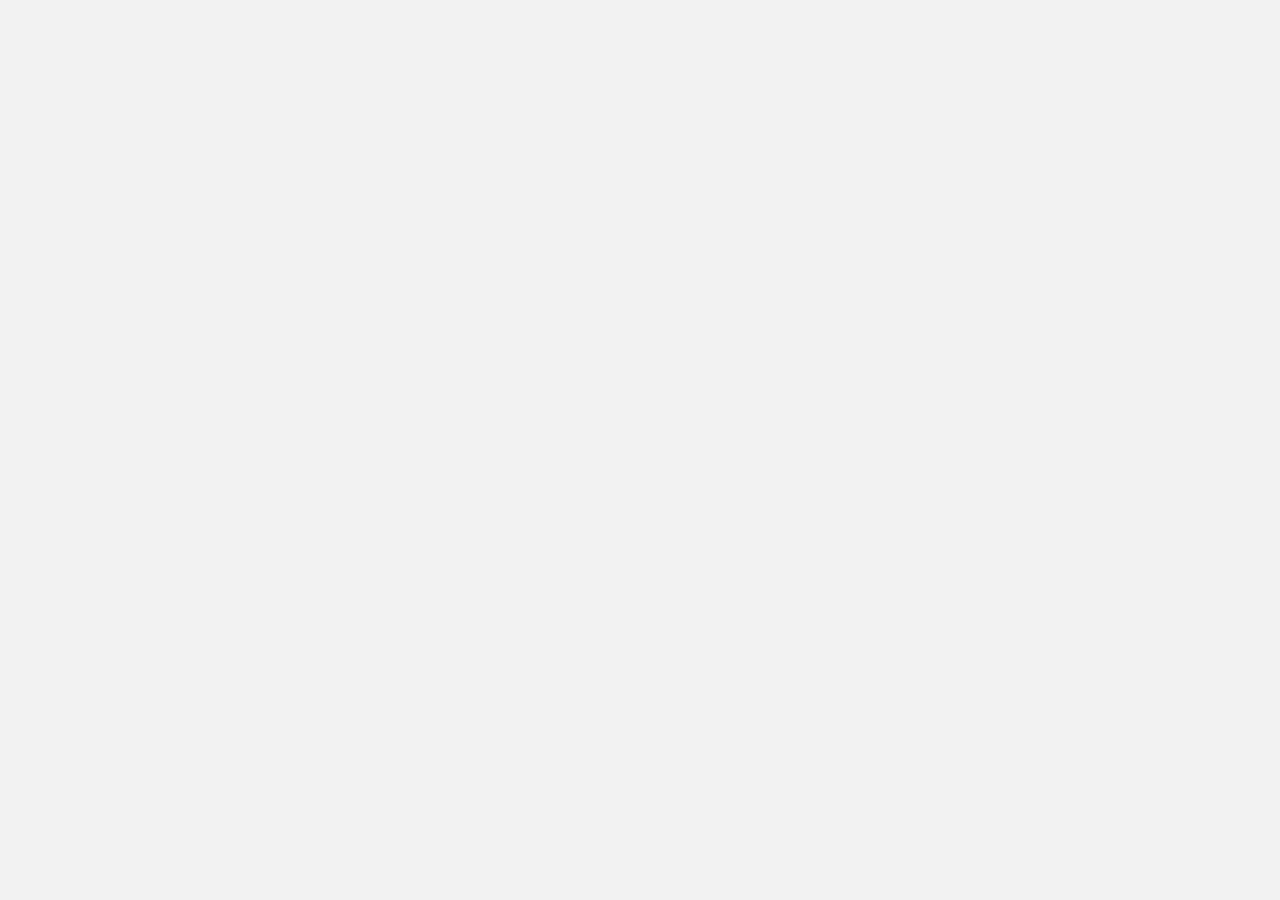
==== index.html @ 31690e70 "in" ====
<!doctype html>
<html lang="ru">
  <head><title>Kakadu: One Family – Официальный сайт</title>
    <meta charset="UTF-8" >

    <link rel="icon" href="favicon.ico" >
    <meta name="viewport" content="width=device-width, initial-scale=1.0" >
    <meta       name="apple-mobile-web-app-status-bar-style"
      content="black-translucent"
    >
    <!-- <meta name="robots" content="noindex, nofollow" /> -->

    <meta name="apple-mobile-web-app-title" content="Kakadu users" >
    <script type="module" crossorigin src="assets/index-DVNmE8I2.js"></script>
    <link rel="modulepreload" crossorigin href="assets/prerender-c8efxLcN.js">
    <link rel="stylesheet" crossorigin href="assets/index-DJu_O_Yu.css">
  <meta name="description" content="Kakadu VPN — единственный VPN без рекламы, который помогает оставаться на связи где бы вы ни были. Быстрый и безопасный доступ к любимым сайтам и приложениям по всему миру.">
<meta property="og:title" content="Kakadu: One Family – Официальный сайт">
<meta property="og:description" content="Kakadu VPN — единственный VPN без рекламы, который помогает оставаться на связи где бы вы ни были. Быстрый и безопасный доступ к любимым сайтам и приложениям по всему миру.">
<meta property="og:locale" content="ru_RU">
<link rel="canonical" href="https://kakadu.ae/ru">
<link rel="alternate" hreflang="ru" href="https://kakadu.ae/ru">
<link rel="alternate" hreflang="en" href="https://kakadu.ae/en">
<link rel="alternate" hreflang="x-default" href="https://kakadu.ae/en/"></head>
  <body>
    <div id="app"></div>

    <script>
      if (window.location.protocol === "file:") {
        const warning = document.createElement("div");
        warning.style.padding = "20px";
        warning.style.margin = "20px";
        warning.style.backgroundColor = "#ff4245";
        warning.style.color = "white";
        warning.style.borderRadius = "10px";
        warning.style.fontFamily = "sans-serif";
        warning.style.textAlign = "center";
        warning.style.position = "fixed";
        warning.style.top = "0";
        warning.style.left = "0";
        warning.style.right = "0";
        warning.style.zIndex = "9999";
        warning.innerHTML = `
          <h3>Внимание!</h3>
          <p>Вы открыли сайт как локальный файл (через <b>file://</b>). Из-за ограничений безопасности браузера современные сайты (на Vue/React) в таком режиме не работают и показывают "белый экран".</p>
          <p>Для корректной работы:</p>
          <ul style="text-align: left; display: inline-block;">
            <li>Залейте файлы на <b>GitHub Pages</b> (там всё заработает автоматически)</li>
            <li>Или используйте локальный сервер (например, расширение <b>Live Server</b> в VS Code)</li>
          </ul>
          <p><button onclick="this.parentElement.parentElement.remove()" style="padding: 5px 15px; cursor: pointer;">Закрыть</button></p>
        `;
        document.body.appendChild(warning);
      }
    </script>

    <!-- Google tag (gtag.js) -->
    <script       async
      src="https://www.googletagmanager.com/gtag/js?id=AW-17699797777"
    ></script>
    <script>
      window.dataLayer = window.dataLayer || [];
      function gtag() {
        dataLayer.push(arguments);
      }
      gtag("js", new Date());

      gtag("config", "AW-17699797777");
    </script>

    <!-- Yandex.Metrika counter -->
    <script type="text/javascript">
      (function (m, e, t, r, i, k, a) {
        m[i] =
          m[i] ||
          function () {
            (m[i].a = m[i].a || []).push(arguments);
          };
        m[i].l = 1 * new Date();
        for (var j = 0; j < document.scripts.length; j++) {
          if (document.scripts[j].src === r) {
            return;
          }
        }
        ((k = e.createElement(t)),
          (a = e.getElementsByTagName(t)[0]),
          (k.async = 1),
          (k.src = r),
          a.parentNode.insertBefore(k, a));
      })(
        window,
        document,
        "script",
        "https://mc.yandex.ru/metrika/tag.js?id=104628672",
        "ym",
      );

      ym(104628672, "init", {
        ssr: true,
        webvisor: true,
        clickmap: true,
        ecommerce: "dataLayer",
        referrer: document.referrer,
        url: location.href,
        accurateTrackBounce: true,
        trackLinks: true,
      });
    </script>
    <noscript       ><div>
        <img
          src="https://mc.yandex.ru/watch/104628672"
          style="position: absolute; left: -9999px"
          alt=""
        /></div
    ></noscript>
    <!-- /Yandex.Metrika counter -->

  </body>
</html>
---- assets/index-DJu_O_Yu.css ----
@font-face{font-family:Manrope;src:url(./Manrope-VariableFont_wght-CZfUxJDf.ttf) format("truetype-variations");font-weight:100 900;font-display:swap}body{margin:0;padding:0;font-weight:400;font-family:Manrope;background-color:var(--main-bg);color:var(--main-text-primary);-webkit-user-select:none;user-select:none;overscroll-behavior:none;scrollbar-gutter:stable both-edges;min-height:100vh;width:100%}html,body,#app{min-height:100%;box-sizing:border-box}html{overscroll-behavior:none;-webkit-font-smoothing:antialiased;-moz-osx-font-smoothing:grayscale;text-rendering:optimizeLegibility;overflow-x:hidden}p{margin:0;padding:0;cursor:default;line-height:120%}@media (hover: none){button:hover,a:hover{color:inherit;background-color:transparent}}button{border:none;line-height:120%}:root{--main-bg: #f2f2f2;--main-material: #ffffff8c;--main-text-primary: #1a1a1a;--main-text-primary-inverse: #f5f5f5;--main-text-secondary: #5a5a5a;--main-download-button-description-inverse: #5a5a5a;--main-download-button-description-inverse: #b0b0b0;--main-text-inactive: #aaaaaa;--main-b2w-gray1: #ffffff;--main-b2w-gray7: #000000a6;--main-bg-tabbar-shop: #0000000f;color-scheme:light}[data-theme=dark]{--main-bg: #0a0a0a;--main-material: #0000008c;--main-download-button-description-inverse: #5a5a5a;--main-text-primary: #f5f5f5;--main-text-primary-inverse: #1a1a1a;--main-text-secondary: #b0b0b0;--main-text-inactive: #666666;--main-b2w-gray1: #212121;--main-b2w-gray7: #ffffffad;--main-bg-tabbar-shop: #ffffff0a;color-scheme:dark}:root{--main-material-dark: #2020208c;--main-download-button-bg: #1a1a1a;--main-download-button-description: #b0b0b0;--main-accent-primary: #ff4245;--main-accent-orange: #ffa902;--main-accent-yellow: #ffc24a;--main-accent-red: #ff5454;--main-accent-red-ios: #ff3b30;--main-accent-green: #7bff88;--main-accent-tg: #2babee;--main-text-black: #1a1a1a;--main-text-white: #f5f5f5;--main-text-tertiary: #c2c2c2;--main-b2w-black100: #000000;--main-b2w-black90: #101010;--main-b2w-white100: #ffffff;--main-b2w-white90: #f1f1f1;--main-b2w-gray2: #252525;--main-b2w-gray3: #2b2b2b;--main-b2w-gray4: #323232;--main-b2w-gray5: #5f5f5f;--main-b2w-gray6: #797979}:root{--pricing-option-bg: #e6e6e6;--pricing-option-border: rgba(0, 0, 0, .12);--pricing-card-border: #e6e6e6}[data-theme=dark]{--pricing-option-bg: var(--main-b2w-gray3);--pricing-option-border: rgba(255, 255, 255, .16);--pricing-card-border: var(--main-b2w-gray3)}@font-face{font-family:Manrope;src:url(./Manrope-VariableFont_wght-CZfUxJDf.ttf) format("truetype-variations");font-weight:100 900;font-display:swap}.icon-moon{-webkit-mask-image:url([data-uri]);mask-image:url([data-uri])}.icon-sun{-webkit-mask-image:url([data-uri]);mask-image:url([data-uri])}.icon-planet{-webkit-mask-image:url([data-uri]);mask-image:url([data-uri])}.icon-arrow-up{-webkit-mask-image:url([data-uri]);mask-image:url([data-uri])}.icon-apple{-webkit-mask-image:url([data-uri]);mask-image:url([data-uri])}.icon-android{-webkit-mask-image:url([data-uri]);mask-image:url([data-uri])}.icon-shield{-webkit-mask-image:url([data-uri]);mask-image:url([data-uri])}.icon-gift{-webkit-mask-image:url([data-uri]);mask-image:url([data-uri])}.icon-chrome{-webkit-mask-image:url([data-uri]);mask-image:url([data-uri])}.icon-windows{-webkit-mask-image:url([data-uri]);mask-image:url([data-uri])}.icon-telegram{-webkit-mask-image:url([data-uri]);mask-image:url([data-uri])}.icon-whatsapp{-webkit-mask-image:url([data-uri]);mask-image:url([data-uri])}.icon-mail{-webkit-mask-image:url([data-uri]);mask-image:url([data-uri])}.icon-menu{-webkit-mask-image:url([data-uri]);mask-image:url([data-uri])}.icon-guide{-webkit-mask-image:url([data-uri]);mask-image:url([data-uri])}.icon-apk{-webkit-mask-image:url([data-uri]);mask-image:url([data-uri])}.icon-google-play{-webkit-mask-image:url([data-uri]);mask-image:url([data-uri])}.icon-linux{-webkit-mask-image:url([data-uri]);mask-image:url([data-uri])}.icon-android-tv{-webkit-mask-image:url([data-uri]);mask-image:url([data-uri])}.icon-{-webkit-mask-image:url(data:image/svg+xml;base64,);mask-image:url(data:image/svg+xml;base64,)}.icon-{-webkit-mask-image:url(data:image/svg+xml;base64,);mask-image:url(data:image/svg+xml;base64,)}.icon{width:var(--1286f6b4);height:var(--1286f6b4);background-color:var(--3d78ef10);-webkit-mask-size:contain;mask-size:contain;-webkit-mask-repeat:no-repeat;mask-repeat:no-repeat;-webkit-mask-position:center;mask-position:center}.container[data-v-fce3a78f]{display:flex;justify-content:center;position:relative;max-width:1440px;width:100%;overflow:visible;margin:80px auto 0;box-sizing:border-box;padding:0 80px;height:100vh;max-height:870px;min-height:870px}.download-container[data-v-fce3a78f]{display:flex;flex-direction:column;justify-content:ce;position:relative;z-index:9990;gap:20px}.download-container__label[data-v-fce3a78f]{text-align:center;font-weight:600;font-size:40px;line-height:120%}.download-container__title[data-v-fce3a78f]{font-size:18px;color:var(--main-text-secondary)}.download-container__downloads[data-v-fce3a78f]{display:flex;gap:20px;margin-top:20px;flex-direction:column;align-items:flex-start}.download__buttons[data-v-fce3a78f]{display:flex;flex-wrap:wrap;justify-content:center;gap:10px}.download__buttons__button[data-v-fce3a78f]{background-color:var(--main-download-button-bg);color:var(--main-text-white);padding:16px 24px;border:none;border-radius:18px;font-size:16px;display:flex;align-items:center;gap:10px;cursor:pointer;max-height:66px;position:relative;overflow:hidden;transition:opacity .1s;border:1px solid var(--main-b2w-gray3)}.download__buttons__button__text__label[data-v-fce3a78f]{text-align:left}.download__buttons__button__text__description[data-v-fce3a78f]{text-align:left;color:var(--main-download-button-description)}.download__buttons__button[data-v-fce3a78f]:after{content:"";position:absolute;top:0;right:0;bottom:0;left:0;background:#7e7e7e30;opacity:0;transition:opacity .1s}.download__buttons__button[data-v-fce3a78f]:not(.disabled):hover:after{opacity:1}.download__buttons__button[data-v-fce3a78f]:not(.disabled):active{opacity:.7}.crop-img[data-v-fce3a78f]{position:absolute;bottom:0;height:950px;width:auto;object-fit:fill;object-position:0% 0%;left:50%;transform:translate(-50%);z-index:1}@media (max-width: 1024px){.download__buttons__button[data-v-fce3a78f]:not(.disabled):hover:after{opacity:0}.download__buttons__button[data-v-fce3a78f]:not(.disabled):active{opacity:1}.container[data-v-fce3a78f]{display:flex;justify-content:center;margin:30px;min-height:900px;height:950px;max-height:auto}.download-container[data-v-fce3a78f]{display:flex;flex-direction:column;align-items:center}.download-container__label[data-v-fce3a78f]{text-align:center;font-size:30px}.crop-img[data-v-fce3a78f]{align-self:center;height:800px;z-index:0}.download-container__downloads[data-v-fce3a78f]{align-items:center}}@media (max-width: 699px){.crop-img[data-v-fce3a78f]{height:800px}}@media (max-width: 698px){.crop-img[data-v-fce3a78f]{height:650px}}@media (max-width: 683px){.crop-img[data-v-fce3a78f]{height:550px}}@media (max-width: 668px){.download-container__label[data-v-fce3a78f]{font-size:24px}.crop-img[data-v-fce3a78f]{top:1080px}.download__buttons__button[data-v-fce3a78f]{width:100%;align-items:center;justify-content:center}}@media (max-width: 432px){.container[data-v-fce3a78f]{margin-top:20px;padding:0 24px}.download-container__label[data-v-fce3a78f]{font-size:24px}.download-container__button[data-v-fce3a78f]{width:100%}.crop-img[data-v-fce3a78f]{top:1030px}}.content[data-v-541bd4f6]{max-width:1440px;padding:80px 0;align-items:center;display:flex;flex-direction:column;gap:20px;box-sizing:border-box;width:100%}.label[data-v-541bd4f6]{font-size:56px;text-align:center}.telegram-button[data-v-541bd4f6]{display:flex;align-items:center;justify-content:center;gap:10px;background:var(--main-accent-tg);border-radius:60px;padding:20px 40px;font-size:32px;font-weight:500;color:var(--main-text-white);font-weight:300;line-height:100%;box-shadow:0 0 50px 0 var(--main-accent-tg);transition:.15s transform ease;cursor:pointer}.telegram-button[data-v-541bd4f6]:hover{transform:scale(1.12)}.telegram-button[data-v-541bd4f6]:active{transform:scale(1.06)}.button__value[data-v-541bd4f6]{cursor:pointer;font-weight:300;font-family:Manrope}.description[data-v-541bd4f6]{text-align:center;font-size:24px;color:var(--main-text-secondary)}@media (max-width: 1340px){.label[data-v-541bd4f6]{font-size:32px}.description[data-v-541bd4f6]{font-size:16px}}@media (max-width: 892px){.content[data-v-541bd4f6]{padding:0 20px}}@media (max-width: 768px){.content[data-v-541bd4f6]{padding-bottom:40px}.label[data-v-541bd4f6]{font-size:24px}.telegram-button[data-v-541bd4f6]:hover{transform:scale(1)}}@media (max-width: 669px){.content[data-v-541bd4f6]{padding-top:70px}}@media (max-width: 470px){.button__value[data-v-541bd4f6]{font-size:24px}}@media (max-width: 432px){.content[data-v-541bd4f6]{padding-top:50px}}.countries[data-v-753a746d]{max-width:1440px;display:flex;flex-direction:column;align-items:center;gap:20px;margin-top:80px;z-index:2;background-color:var(--main-bg)}.counties__flags[data-v-753a746d]{display:flex;flex-wrap:wrap;justify-content:center;gap:10px;max-width:1280px}.countries__label[data-v-753a746d]{font-size:56px}.countries__description[data-v-753a746d]{color:var(--main-text-secondary);text-align:center;max-width:900px}.countries__description--accent[data-v-753a746d]{color:var(--main-text-primary)}@media (max-width: 892px){.countries[data-v-753a746d]{padding:0 24px}.countries__label[data-v-753a746d]{font-size:50px;text-align:center}}@media (max-width: 1340px){.countries__label[data-v-753a746d]{margin-top:20px;font-size:32px}}@media (max-width: 768px){.countries[data-v-753a746d]{margin:0}.countries__label[data-v-753a746d]{margin-top:20px;font-size:24px}.countries__flag[data-v-753a746d]{width:32px}}.features[data-v-8f4c686d]{max-width:1440px;padding:80px;box-sizing:border-box}.card-grid[data-v-8f4c686d]{display:grid;grid-template-columns:repeat(2,1fr);grid-template-rows:auto auto auto;gap:20px}.card[data-v-8f4c686d]{background:var(--main-b2w-gray1);border-radius:60px;padding:50px 100px 0;position:relative;box-sizing:border-box;overflow:hidden}.card-full[data-v-8f4c686d]{grid-column:span 2}.card-family[data-v-8f4c686d]{grid-column:span 2;display:flex;flex-direction:column;gap:16px;min-height:260px}.card-header[data-v-8f4c686d]{display:flex;align-items:center;gap:12px;margin-bottom:16px}.card-logo[data-v-8f4c686d]{width:50px;height:50px;border-radius:11px}.card-meta .card-badge[data-v-8f4c686d]{font-weight:500;font-size:22px}.card-meta .card-subtitle[data-v-8f4c686d]{font-size:14px;color:var(--main-text-secondary)}.card-title[data-v-8f4c686d]{font-size:56px;margin:12px 0}.card-description[data-v-8f4c686d]{font-size:18px;color:var(--main-text-secondary)}.with-image--ru[data-v-8f4c686d]{width:600px}.with-image--en[data-v-8f4c686d]{width:470px}.card-buttons[data-v-8f4c686d]{margin-top:20px;display:flex;flex-wrap:wrap;gap:12px}.card-button[data-v-8f4c686d]{padding:10px 20px;border:none;border-radius:12px;font-size:14px;gap:8px;cursor:pointer;background-color:var(--main-text-primary);display:flex;align-items:center}.card-button.primary[data-v-8f4c686d]{background-color:var(--main-text-primary);color:var(--main-text-primary-inverse);display:flex;align-items:center;line-height:100%}.card-illustration[data-v-8f4c686d]{position:absolute;top:0;right:0;width:390px;object-fit:contain}.card-500[data-v-8f4c686d]{height:500px}.card-306[data-v-8f4c686d]{height:306px}.card-417[data-v-8f4c686d]{height:417px}@media (max-width: 768px){.features[data-v-8f4c686d]{padding:60px 24px 24px}.card-grid[data-v-8f4c686d]{grid-template-columns:1fr}.card[data-v-8f4c686d],.card-500[data-v-8f4c686d],.card-306[data-v-8f4c686d],.card-417[data-v-8f4c686d],.card-full[data-v-8f4c686d],.card-family[data-v-8f4c686d]{grid-column:span 1!important;width:100%;height:auto;gap:0}.card[data-v-8f4c686d]{padding:24px 20px;border-radius:24px;max-height:fit-content}.card-title[data-v-8f4c686d]{font-size:24px;margin:20px 0 10px}.card-description[data-v-8f4c686d]{font-size:16px}.card-illustration[data-v-8f4c686d],.card-button[data-v-8f4c686d]{display:none}.card-button.primary[data-v-8f4c686d]{width:100%;justify-content:center;max-height:66px;height:66px;box-sizing:border-box;font-size:16px}.card-header[data-v-8f4c686d]{margin:0}}@media (max-width: 1440px){.card[data-v-8f4c686d]{height:auto;padding:50px 100px}.card-title[data-v-8f4c686d]{font-size:36px}.card-family[data-v-8f4c686d]{gap:0}}@media (max-width: 1250px){.card[data-v-8f4c686d]{padding:50px}.card-description[data-v-8f4c686d]{width:100%}.card-illustration[data-v-8f4c686d]{display:none}}@media (max-width: 1024px){.card[data-v-8f4c686d]{padding:24px;border-radius:24px}.card-title[data-v-8f4c686d]{font-size:24px}.card-description[data-v-8f4c686d]{font-size:16px}}.trial-banner[data-v-1fe15765]{max-width:1440px;padding:60px 24px 80px;box-sizing:border-box;display:flex;flex-direction:column;align-items:center;text-align:center;gap:24px}.trial-banner__label[data-v-1fe15765]{font-size:48px;font-weight:600}.badge-wrapper[data-v-1fe15765]{display:flex;align-items:center;gap:25px;position:relative}.trial-banner__badge[data-v-1fe15765]{background-color:#407114;color:#fff;font-size:56px;border-radius:999px;padding:20px 48px;white-space:nowrap;position:relative;z-index:1}.badge-bursts[data-v-1fe15765]{display:flex;flex-direction:column;justify-content:space-between;height:85px;position:relative}.badge-bursts span[data-v-1fe15765]{display:block;width:25px;height:4px;background-color:#407114;border-radius:6px}.badge-bursts.left span[data-v-1fe15765]:nth-child(1){transform:rotate(19deg)}.badge-bursts.left span[data-v-1fe15765]:nth-child(2){transform:rotate(0) translate(-7px)}.badge-bursts.left span[data-v-1fe15765]:nth-child(3){transform:rotate(-19deg)}.badge-bursts.right span[data-v-1fe15765]:nth-child(1){transform:rotate(-19deg)}.badge-bursts.right span[data-v-1fe15765]:nth-child(2){transform:rotate(0) translate(7px)}.badge-bursts.right span[data-v-1fe15765]:nth-child(3){transform:rotate(19deg)}.trial-banner__description[data-v-1fe15765]{font-size:18px;color:var(--main-text-secondary);max-width:550px}.trial-banner__button[data-v-1fe15765]{background-color:var(--main-text-primary);color:var(--main-text-primary-inverse);padding:16px 24px;border:none;border-radius:12px;font-size:16px;display:flex;align-items:center;gap:10px;cursor:pointer;max-height:66px}@media (max-width: 768px){.trial-banner[data-v-1fe15765]{padding:60px 24px 40px}.trial-banner__label[data-v-1fe15765]{font-size:24px}.burst[data-v-1fe15765]{height:44px}.badge-wrapper[data-v-1fe15765]{gap:14px}.trial-banner__badge[data-v-1fe15765]{font-size:28px;padding:11px 24px;max-height:60px;box-sizing:border-box}.trial-banner__description[data-v-1fe15765]{font-size:16px}}.wrapper[data-v-9d46a3f6]{width:100vw;display:flex;justify-content:center;flex-direction:column;align-items:center;overflow:hidden;box-sizing:border-box}.crop-wrapper[data-v-9d46a3f6]{width:100%;height:732px;overflow:hidden;position:relative}.crop-img[data-v-9d46a3f6]{position:absolute;top:0;height:100%;width:auto;object-fit:none;object-position:10% 10%;left:50%;transform:translate(-50%)}@media (max-width: 768px){.crop-img[data-v-9d46a3f6],.crop-wrapper[data-v-9d46a3f6]{height:164px}}.navigation-button[data-v-72dafbbb]{display:flex;align-items:center;justify-content:center;border-radius:99px;padding:10px 20px;background-color:transparent;transition:all .3s ease;cursor:pointer;max-height:42px;font-size:16px;font-weight:400;color:var(--main-text-primary, #fff);-webkit-text-fill-color:var(--main-text-primary, #fff);text-wrap:no-wrap}.navigation-button[data-v-72dafbbb]:hover{background-color:var(--main-bg-tabbar-shop)}.navigation-button[data-v-72dafbbb]:active{opacity:70%}.navigation-button.active[data-v-72dafbbb]{background:var(--main-accent-primary);color:var(--main-text-white, #fff);-webkit-text-fill-color:var(--main-text-white, #fff)}.side-bar[data-v-db717b67]{position:fixed;top:70px;max-width:1440px;width:100%;height:62px;background-color:var(--main-bg);gap:4px;display:flex;align-items:center;box-sizing:border-box;z-index:1;overflow-x:auto;overflow-y:hidden;flex-wrap:nowrap;white-space:nowrap;padding:0 30px 0 0;-ms-overflow-style:none;scrollbar-width:none}.side-bar[data-v-db717b67]::-webkit-scrollbar{display:none}.content-container[data-v-a39bd45b]{-webkit-user-select:text;user-select:text;display:flex;flex-direction:column;max-width:1440px;align-self:center;margin:0 auto;padding:0 80px;box-sizing:border-box}.crop-wrapper[data-v-a39bd45b]{width:100%;height:732px;overflow:hidden;position:relative}.crop-img[data-v-a39bd45b]{position:absolute;top:0;height:100%;width:auto;object-fit:none;object-position:10% 10%;left:45%;transform:translate(-50%)}@media (max-width: 768px){.content-container[data-v-a39bd45b]{padding:24px}}.content[data-v-203ffe1f]{-webkit-user-select:text;user-select:text;padding-top:80px;font-size:1rem;color:var(--main-text-secondary);font-size:18px;max-width:1440px}.content__title[data-v-203ffe1f]{font-size:2rem;margin-bottom:.5rem;color:var(--main-text-primary)}.content__date[data-v-203ffe1f],.content__heading[data-v-203ffe1f]{margin-bottom:1.5rem}.content__list[data-v-203ffe1f]{padding-left:1.25rem;list-style:disc;margin:0}@media (max-width: 670px){.content[data-v-203ffe1f]{font-size:.875rem}.content__title[data-v-203ffe1f]{font-size:1.75rem}.content__heading[data-v-203ffe1f]{font-size:1.25rem}}.chart-container[data-v-5de4875a]{display:flex;justify-content:center;align-items:center;width:var(--0e66e4a6);height:var(--0e66e4a6);position:relative}@font-face{font-family:inter-black;font-weight:900;font-style:normal;font-display:auto;src:local("inter-black"),url(./Inter-Black-lPV88BO8.ttf) format("trueType")}.container[data-v-802b25c7]{display:flex;flex-direction:row;gap:5%;align-items:center;justify-content:space-between;width:80%;margin:0 auto;height:100vh;font-family:inter-black;box-sizing:border-box;overflow-y:hidden;max-width:1920px;align-self:center}.diagram-wrapper[data-v-802b25c7]{width:45%;display:none;flex-direction:column;justify-content:center;align-items:center;gap:15px}.servers-wrapper[data-v-802b25c7]{width:45%;display:flex;flex-direction:column;justify-content:center;align-items:center;gap:15px}.metrics[data-v-802b25c7]{width:50%;display:flex;flex-direction:column;gap:20px;box-sizing:border-box;height:830px}.primary[data-v-802b25c7]{color:#fff;padding:0 30px}.metric[data-v-802b25c7]{border-radius:25px;width:100%;display:flex;flex-direction:row;justify-content:space-between;font-size:55px;box-sizing:border-box;padding:10px 30px}.secondary[data-v-802b25c7]{color:#636363;padding:0 30px}.secondary-metrics[data-v-802b25c7]{display:flex;gap:20px;flex-direction:column}.refresh-button[data-v-802b25c7]{border:none;display:flex;position:absolute;border-radius:100%;top:24%;align-items:center;justify-content:center}.refresh-icon[data-v-802b25c7]{width:35%}.servers-indicatior[data-v-802b25c7]{height:40px;width:40px;border-radius:100px}.ok[data-v-802b25c7]{background-color:var(--main-input-correct)}.alert[data-v-802b25c7]{background-color:var(--main-accent)}.servers-counter-container[data-v-802b25c7]{display:flex;flex-direction:row;gap:50px;justify-content:space-between;width:100%;font-size:50px;padding:0 30px;box-sizing:border-box}.servers-counter[data-v-802b25c7]{display:flex;flex-direction:row;align-items:center;gap:10px}.servers-counters[data-v-802b25c7]{display:flex;flex-direction:row;align-items:center;gap:30px}.server-container[data-v-802b25c7]{display:flex;flex-direction:row;width:100%;justify-content:space-between;align-items:center}.content-start[data-v-802b25c7]{display:flex;flex-direction:row;align-items:center;gap:15px}.content-end[data-v-802b25c7]{display:flex;flex-direction:row;align-items:center}.country-icon[data-v-802b25c7]{width:75px}@media (min-width: 1024px){.refresh-button[data-v-802b25c7]{display:none}}@media (max-width: 1640px){.metric[data-v-802b25c7]{font-size:max(27px,3.3vw)}}@media (max-width: 768px){.container[data-v-802b25c7]{flex-direction:column-reverse;gap:0;margin:0 auto;width:90%}.servers-wrapper[data-v-802b25c7]{display:none}.diagram-wrapper[data-v-802b25c7]{display:flex}.metrics[data-v-802b25c7]{width:100%;height:auto}}@media (max-width: 435px){.container[data-v-802b25c7]{flex-direction:column-reverse;justify-content:center;gap:40px;padding-bottom:10px;width:88%}.metric[data-v-802b25c7]{border-radius:17px;padding:7px 15px}.metrics[data-v-802b25c7],.secondary-metrics[data-v-802b25c7]{gap:20px}.secondary[data-v-802b25c7],.primary[data-v-802b25c7]{padding:0 15px}}@media (max-width: 376px){.container[data-v-802b25c7]{gap:20px}.secondary-metrics[data-v-802b25c7]{gap:10px}}.notification-wrapper[data-v-862b6284]{position:fixed;bottom:0;left:0;width:100%;display:flex;align-items:center;justify-content:center}.notification[data-v-862b6284]{width:100%;height:70px;max-width:1440px;padding:10px 80px;box-sizing:border-box;display:flex;flex-direction:column;justify-content:space-around}.accent[data-v-862b6284]{background-color:var(--main-accent-primary)}.notification__label[data-v-862b6284],.notification__description[data-v-862b6284]{color:var(--main-text-white)}.content[data-v-b16d081f]{max-width:960px;margin:40px auto 100px;display:flex;flex-direction:column;gap:30px;align-items:flex-start}.label[data-v-b16d081f]{font-size:36px;font-weight:500}.warning-container[data-v-b16d081f]{background-color:var(--main-b2w-gray1);border-radius:18px;padding:11px 23px;display:flex;gap:13px;height:72px;box-sizing:border-box;align-items:center;width:100%}.guide-text[data-v-b16d081f]{font-size:18px;color:var(--main-text-secondary)}.guide-text--accent[data-v-b16d081f]{font-weight:600;color:var(--main-text-primary);margin-bottom:30px}.copy-container[data-v-b16d081f]{padding:10px 20px;display:flex;justify-content:space-between;background-color:var(--main-b2w-gray1);border-radius:18px;height:55px;box-sizing:border-box;align-items:center}.copy-container[data-v-b16d081f]:first-of-type{margin-top:30px}.copy-container__end[data-v-b16d081f]{display:flex;gap:10px;align-items:center}.images-row[data-v-b16d081f]{display:flex;flex-wrap:wrap;gap:30px;justify-content:flex-start;margin-top:30px}.guide-img[data-v-b16d081f]{width:300px;border-radius:28pxpx}.copy-containers[data-v-b16d081f]{display:flex;flex-direction:column;gap:10px;width:100%}.copy-container__end__button[data-v-b16d081f]{background-color:var(--main-accent-primary);color:var(--main-text-white);border-radius:80px;height:35px;padding:5px 20px;font-size:18px;display:flex;align-items:center;justify-content:center;cursor:pointer}.slide-up-enter-from[data-v-b16d081f],.slide-up-leave-to[data-v-b16d081f]{transform:translateY(100%);opacity:0}.slide-up-enter-to[data-v-b16d081f],.slide-up-leave-from[data-v-b16d081f]{transform:translateY(0);opacity:1}.slide-up-enter-active[data-v-b16d081f],.slide-up-leave-active[data-v-b16d081f]{transition:transform .35s ease,opacity .35s ease}.download__buttons__button[data-v-b16d081f]{background-color:var(--main-text-primary);color:var(--main-text-primary-inverse);padding:16px 24px;border:none;border-radius:18px;font-size:16px;display:flex;align-items:center;gap:10px;cursor:pointer;max-height:66px}@media (max-width: 1024px){.content[data-v-b16d081f]{margin:0;padding:40px 32px 100px}}@media (max-width: 768px){.content[data-v-b16d081f]{margin:0;padding:20px 24px 40px;gap:20px}.copy-container[data-v-b16d081f]:first-of-type{margin-top:20px}.label[data-v-b16d081f]{font-size:24px}.warning-container[data-v-b16d081f]{flex-direction:column;height:auto}.guide-text[data-v-b16d081f]{font-size:16px}.images-row[data-v-b16d081f]{margin-top:20px}.copy-container[data-v-b16d081f]{height:auto;align-items:flex-start}.copy-container__label[data-v-b16d081f]{font-size:18px;color:var(--main-text-secondary)}.copy-container__end[data-v-b16d081f]{flex-direction:column;align-items:flex-end}}.container[data-v-0194a792]{height:calc(100vh - 299px);min-height:650px;display:flex;justify-content:center}.download[data-v-0194a792]{max-width:1280px;width:1280px;max-height:568px;height:568px;background-color:var(--main-b2w-gray1);border-radius:60px;display:flex;align-items:center;justify-content:center;flex-direction:column;gap:10px;padding:50px 100px;box-sizing:border-box;margin:40px 80px 100px}.app-logo[data-v-0194a792]{height:150px;border-radius:33px}.download__label[data-v-0194a792]{font-size:56px;text-align:center;height:76px}.download__description[data-v-0194a792]{font-size:18px;text-align:center;color:var(--main-text-secondary);margin-bottom:10px}.download__buttons[data-v-0194a792]{display:flex;flex-direction:column;flex-wrap:wrap;align-items:center;justify-content:center;gap:10px}.download__buttons__button[data-v-0194a792]{background-color:var(--main-text-primary);color:var(--main-text-primary-inverse);padding:16px 24px;border:none;border-radius:18px;font-size:16px;display:flex;align-items:center;gap:10px;cursor:pointer;max-height:66px}.outline[data-v-0194a792]{background-color:transparent;color:var(--main-text-primary);border:1px solid var(--main-text-primary)}.disabled[data-v-0194a792]{opacity:30%;cursor:default}@media (max-width: 958px){.container[data-v-0194a792]{height:auto}.download[data-v-0194a792]{width:96%;margin:10px 24px;padding:30px;height:auto;max-height:100%}.download__label[data-v-0194a792]{height:auto;font-size:36px}}@media (max-width: 495px){.download[data-v-0194a792]{padding:50px 10px}.download__label[data-v-0194a792]{font-size:24px}.app-logo[data-v-0194a792]{height:100px;border-radius:22px}.download__buttons__button[data-v-0194a792]{width:100%;align-items:center;justify-content:center}}.container[data-v-e40e0586]{height:calc(100vh - 299px);min-height:650px;display:flex;justify-content:center}.download[data-v-e40e0586]{max-width:1280px;width:1280px;max-height:568px;height:568px;background-color:var(--main-b2w-gray1);border-radius:60px;display:flex;align-items:center;justify-content:center;flex-direction:column;gap:10px;padding:50px 100px;box-sizing:border-box;margin:40px 80px 100px}.app-logo[data-v-e40e0586]{height:150px;border-radius:33px}.download__label[data-v-e40e0586]{font-size:56px;text-align:center;height:76px}.download__description[data-v-e40e0586]{font-size:18px;text-align:center;color:var(--main-text-secondary);margin-bottom:10px}.download__buttons[data-v-e40e0586]{display:flex;flex-direction:column;flex-wrap:wrap;align-items:center;justify-content:center;gap:10px}.download__buttons__button[data-v-e40e0586]{background-color:var(--main-text-primary);color:var(--main-text-primary-inverse);padding:16px 24px;border:none;border-radius:18px;font-size:16px;display:flex;align-items:center;gap:10px;cursor:pointer;height:76px;box-sizing:border-box;position:relative;overflow:hidden;transition:opacity .1s;border:1px solid var(--main-b2w-gray3)}.download__buttons__button__text__label[data-v-e40e0586]{text-align:left}.download__buttons__button__text__description[data-v-e40e0586]{text-align:left;color:var(--main-download-button-description-inverse)}.download__buttons__button[data-v-e40e0586]:after{content:"";position:absolute;top:0;right:0;bottom:0;left:0;background:#7e7e7e30;opacity:0;transition:opacity .1s}.download__buttons__button[data-v-e40e0586]:not(.disabled):hover:after{opacity:1}.download__buttons__button[data-v-e40e0586]:not(.disabled):active{opacity:.7}.outline[data-v-e40e0586]{background-color:transparent;color:var(--main-text-primary);border:1px solid var(--main-text-primary)}.disabled[data-v-e40e0586]{opacity:30%;cursor:default}@media (max-width: 958px){.container[data-v-e40e0586]{height:auto}.download[data-v-e40e0586]{width:96%;margin:10px 24px;padding:30px;height:auto;max-height:100%}.download__label[data-v-e40e0586]{height:auto;font-size:36px}}@media (max-width: 495px){.download[data-v-e40e0586]{padding:50px 10px}.download__label[data-v-e40e0586]{font-size:24px}.app-logo[data-v-e40e0586]{height:100px;border-radius:22px}.download__buttons__button[data-v-e40e0586]{width:100%;align-items:center;justify-content:center}}.auth-mobile[data-v-b81eb2fa]{display:flex;align-items:center;justify-content:center;height:100vh;font-family:system-ui,sans-serif;color:#222}.container[data-v-193fd50a]{min-height:calc(100vh - 299px);display:flex;justify-content:center}.download[data-v-193fd50a]{max-width:1280px;width:1280px;min-height:568px;background-color:var(--main-b2w-gray1);border-radius:60px;display:flex;align-items:center;justify-content:center;flex-direction:column;gap:10px;padding:50px 100px;box-sizing:border-box;margin:40px 80px 100px}.app-logo[data-v-193fd50a]{height:150px;border-radius:33px}.download__label[data-v-193fd50a]{font-size:56px;text-align:center;height:76px}.download__description[data-v-193fd50a]{font-size:18px;text-align:center;color:var(--main-text-secondary);margin-bottom:10px}.download__buttons[data-v-193fd50a]{display:flex;flex-wrap:wrap;justify-content:center;gap:10px}.download__buttons__button[data-v-193fd50a]{background-color:var(--main-text-primary);color:var(--main-text-primary-inverse);padding:16px 24px;border:none;border-radius:18px;font-size:16px;display:flex;align-items:center;gap:10px;cursor:pointer;height:76px;box-sizing:border-box;position:relative;overflow:hidden;transition:opacity .1s;border:1px solid var(--main-b2w-gray3)}.download__buttons__button__text__label[data-v-193fd50a]{text-align:left}.download__buttons__button__text__description[data-v-193fd50a]{text-align:left;color:var(--main-download-button-description-inverse)}.download__buttons__button[data-v-193fd50a]:after{content:"";position:absolute;top:0;right:0;bottom:0;left:0;background:#7e7e7e30;opacity:0;transition:opacity .1s}.download__buttons__button[data-v-193fd50a]:not(.disabled):hover:after{opacity:1}.download__buttons__button[data-v-193fd50a]:not(.disabled):active{opacity:.7}.disabled[data-v-193fd50a]{opacity:30%;cursor:default}@media (max-width: 958px){.container[data-v-193fd50a]{height:auto}.download[data-v-193fd50a]{width:96%;margin:10px 24px;padding:30px;height:auto;max-height:100%}.download__label[data-v-193fd50a]{height:auto;font-size:36px}}@media (max-width: 495px){.download[data-v-193fd50a]{padding:50px 10px}.download__label[data-v-193fd50a]{font-size:24px}.app-logo[data-v-193fd50a]{height:100px;border-radius:22px}.download__buttons__button[data-v-193fd50a]{width:100%;align-items:center;justify-content:center}}.app-logo[data-v-81a4e980]{display:none}.container[data-v-81a4e980]{height:calc(100vh - 299px);min-height:600px;display:flex;justify-content:center}.download[data-v-81a4e980]{max-width:1280px;width:1280px;max-height:474px;height:568px;background-color:var(--main-b2w-gray1);border-radius:60px;display:flex;align-items:start;justify-content:space-between;margin:40px 80px 100px;gap:20px;padding:37px 100px;box-sizing:border-box}.download__content-start[data-v-81a4e980]{display:flex;flex-direction:column;gap:20px;padding-top:13px}.download__label[data-v-81a4e980]{font-size:56px}.download__description[data-v-81a4e980]{font-size:18px;color:var(--main-text-secondary)}.download__buttons[data-v-81a4e980]{display:flex;flex-direction:column;flex-wrap:wrap;justify-content:center;gap:10px}.download__buttons__button[data-v-81a4e980]{background-color:var(--main-text-primary);color:var(--main-text-primary-inverse);padding:16px 24px;border:none;border-radius:18px;font-size:16px;display:flex;align-items:center;gap:10px;cursor:pointer;max-height:66px;align-self:start;text-decoration:none}.disabled[data-v-81a4e980]{opacity:30%;cursor:default}.slide-up-enter-from[data-v-81a4e980],.slide-up-leave-to[data-v-81a4e980]{transform:translateY(100%);opacity:0}.slide-up-enter-to[data-v-81a4e980],.slide-up-leave-from[data-v-81a4e980]{transform:translateY(0);opacity:1}.slide-up-enter-active[data-v-81a4e980],.slide-up-leave-active[data-v-81a4e980]{transition:transform .35s ease,opacity .35s ease}@media (max-width: 430px){.download__content-start[data-v-81a4e980]{align-items:center;text-align:center;padding:0}.download__label[data-v-81a4e980]{font-size:24px}.support-image[data-v-81a4e980]{display:none}.download[data-v-81a4e980]{width:100%;height:auto;max-height:fit-content;padding:62px 16px 50px;margin:10px 24px;flex-direction:column}.download__buttons__button[data-v-81a4e980]{width:100%;justify-content:center;text-align:center;box-sizing:border-box}.app-logo[data-v-81a4e980]{display:block;height:100px}}.pricing-page[data-v-4772fcb1]{min-height:calc(100vh - 299px);padding:40px 80px 100px;box-sizing:border-box;width:100%}.pricing-page__cards[data-v-4772fcb1]{max-width:1280px;margin:0 auto;display:flex;flex-direction:column;align-items:center;gap:24px}.pricing-card[data-v-4772fcb1]{background-color:var(--main-b2w-gray1);border-radius:50px;padding:24px;width:100%;max-width:520px;border:1px solid var(--pricing-card-border);box-sizing:border-box;display:flex;flex-direction:column;gap:24px}.pricing-card__pill[data-v-4772fcb1]{display:inline-block;padding:10px 30px 12px;border-radius:999px;font-size:24px;font-weight:400;color:var(--main-text-white);background-color:var(--main-accent-primary);align-self:flex-start}.pricing-card--plus .pricing-card__pill[data-v-4772fcb1]{background:linear-gradient(265.95deg,var(--main-accent-primary) 0%,#ff1c20 100%)}.pricing-card--pro .pricing-card__pill[data-v-4772fcb1]{background:linear-gradient(265.95deg,var(--main-accent-primary) 0%,#ff782f 100%)}.pricing-card__options[data-v-4772fcb1]{display:flex;gap:10px;flex-wrap:wrap}.pricing-card__option[data-v-4772fcb1]{width:150px;min-width:150px;height:80px;padding:0 16px;background-color:var(--pricing-option-bg);border:1px solid var(--pricing-option-border);border-radius:26px;display:flex;flex-direction:column;align-items:center;justify-content:center;gap:4px;box-sizing:border-box}.pricing-card__option__duration[data-v-4772fcb1]{font-size:16px;color:var(--main-text-secondary);line-height:1.2}.pricing-card__option__price[data-v-4772fcb1]{font-size:20px;font-weight:400;color:var(--main-text-primary);line-height:1.2}.pricing-card__features[data-v-4772fcb1]{list-style:none;margin:0;padding:0;display:flex;flex-direction:column;gap:10px}.pricing-card__features__item[data-v-4772fcb1]{font-size:14px;line-height:1.4;color:var(--main-text-primary);padding-left:16px;position:relative}.pricing-card__features__item[data-v-4772fcb1]:before{content:"•";position:absolute;left:0;color:var(--main-text-secondary)}@media (max-width: 1280px){.pricing-page[data-v-4772fcb1]{padding:36px 48px 80px}}@media (max-width: 1024px){.pricing-page[data-v-4772fcb1]{padding:32px 32px 64px}.pricing-page__cards[data-v-4772fcb1]{gap:20px}.pricing-card[data-v-4772fcb1]{border-radius:40px;padding:20px;gap:20px}.pricing-card__pill[data-v-4772fcb1]{padding:8px 24px 10px;font-size:22px}.pricing-card__option[data-v-4772fcb1]{width:140px;min-width:140px;height:76px;border-radius:22px}.pricing-card__option__duration[data-v-4772fcb1]{font-size:15px}.pricing-card__option__price[data-v-4772fcb1]{font-size:18px}}@media (max-width: 958px){.pricing-page[data-v-4772fcb1]{padding:24px 24px 56px}.pricing-page__cards[data-v-4772fcb1]{gap:18px}.pricing-card[data-v-4772fcb1]{border-radius:32px;padding:18px;gap:18px}.pricing-card__pill[data-v-4772fcb1]{padding:8px 20px 10px;font-size:20px}.pricing-card__options[data-v-4772fcb1]{gap:8px}.pricing-card__option[data-v-4772fcb1]{width:140px;min-width:120px;height:72px;border-radius:18px;padding:0 12px}.pricing-card__option__duration[data-v-4772fcb1]{font-size:14px}.pricing-card__option__price[data-v-4772fcb1]{font-size:17px}.pricing-card__features__item[data-v-4772fcb1]{font-size:13px;padding-left:14px}}@media (max-width: 600px){.pricing-page[data-v-4772fcb1]{padding:18px 18px 44px;min-height:calc(100vh - 250px)}.pricing-page__cards[data-v-4772fcb1]{gap:14px}.pricing-card[data-v-4772fcb1]{border-radius:24px;padding:14px;gap:14px}.pricing-card__pill[data-v-4772fcb1]{padding:6px 16px 8px;font-size:16px}.pricing-card__options[data-v-4772fcb1]{flex-direction:column;gap:8px;align-items:stretch}.pricing-card__option[data-v-4772fcb1]{flex:none;width:100%;min-width:0;height:64px;border-radius:14px;padding:0 12px;flex-direction:row;justify-content:space-between;align-items:center;gap:12px}.pricing-card__option__duration[data-v-4772fcb1]{font-size:14px;text-align:left}.pricing-card__option__price[data-v-4772fcb1]{font-size:18px;font-weight:500;text-align:right}.pricing-card__features[data-v-4772fcb1]{gap:6px}.pricing-card__features__item[data-v-4772fcb1]{font-size:12px;line-height:1.4;padding-left:12px}}@media (max-width: 360px){.pricing-page[data-v-4772fcb1]{padding:12px 12px 32px}.pricing-card[data-v-4772fcb1]{border-radius:20px;padding:12px;gap:12px}.pricing-card__pill[data-v-4772fcb1]{padding:5px 14px 6px;font-size:15px}.pricing-card__option[data-v-4772fcb1]{height:56px;border-radius:12px}.pricing-card__option__duration[data-v-4772fcb1]{font-size:13px}.pricing-card__option__price[data-v-4772fcb1]{font-size:16px}.pricing-card__features__item[data-v-4772fcb1]{font-size:11px}}.theme-switcher[data-v-a20e0e20]{position:relative;width:64px;height:44px;overflow:visible}.btn[data-v-a20e0e20]{position:absolute;top:0;left:0;width:64px;height:44px;border:none;background:transparent;display:flex;align-items:center;justify-content:center;cursor:pointer;transition:transform .3s ease,opacity .3s ease,background-color .3s ease;border-radius:99px}.btn[data-v-a20e0e20]:hover{background-color:var(--main-bg-tabbar-shop)}.btn-dark[data-v-a20e0e20]:active,.btn[data-v-a20e0e20]:active{opacity:0}.theme-switcher.dark .btn-dark[data-v-a20e0e20],.theme-switcher.light .btn-light[data-v-a20e0e20]{z-index:2;transform:translate(0);opacity:1}.theme-switcher.dark .btn-light[data-v-a20e0e20],.theme-switcher.light .btn-dark[data-v-a20e0e20]{z-index:1;transform:translate(0);opacity:0;pointer-events:none;transform:scale(0)}.theme-switcher.dark.expanded .btn-light[data-v-a20e0e20],.theme-switcher.light.expanded .btn-dark[data-v-a20e0e20]{transform:scale(1) translate(-68px);opacity:1;pointer-events:auto}.theme-switcher.dark.swapping .btn-dark[data-v-a20e0e20],.theme-switcher.light.swapping .btn-light[data-v-a20e0e20]{transform:translate(0);opacity:0;z-index:1}.theme-switcher.dark.swapping .btn-light[data-v-a20e0e20],.theme-switcher.light.swapping .btn-dark[data-v-a20e0e20]{transform:translate(0);opacity:1;z-index:3}.language-switcher[data-v-dd5ce13f]{position:relative;display:inline-block}.language-switcher__button.toggled[data-v-dd5ce13f]{background-color:var(--main-accent-primary);color:var(--main-text-white)}.language-switcher__button[data-v-dd5ce13f]{display:flex;align-items:center;justify-content:center;line-height:100%;gap:4px;padding:8px 12px;background:transparent;color:var(--main-text-primary);border:none;border-radius:99px;cursor:pointer;font-size:16px;line-height:1px;width:89px;height:44px;transition:color .3s ease,background-color .3s ease,opacity .3s ease}.language-switcher__button[data-v-dd5ce13f]:hover:not(.language-switcher__button.toggled){background-color:var(--main-bg-tabbar-shop)}.language-switcher__button[data-v-dd5ce13f]:active{opacity:.7}.language-switcher__dropdown[data-v-dd5ce13f]{position:absolute;top:49px;right:0;margin-top:8px;background:var(--main-bg);border-radius:0 0 20px 20px;list-style:none;width:300px;z-index:100;gap:10px;display:flex;flex-direction:column;padding:20px;box-sizing:border-box}.language-switcher__item[data-v-dd5ce13f]{margin:0}.language-switcher__item-button[data-v-dd5ce13f]{width:100%;display:flex;align-items:center;gap:8px;padding:20px 12px;background:transparent;border:none;text-align:left;cursor:pointer;font-size:16px;color:var(--main-text-primary);border-radius:12px;height:52px;background-color:var(--main-b2w-gray1)}.language-switcher__item-button[data-v-dd5ce13f]:disabled{opacity:.3;cursor:default}.language-switcher__item-button[data-v-dd5ce13f]:hover:not(:disabled){background:#b2b2b280}.language-switcher__item-button[data-v-dd5ce13f]:active:not(:disabled){background:#7e7e7e80}.language-switcher__item-icon[data-v-dd5ce13f]{width:32px;height:32px}.nav-dd[data-v-0ac9244c]{position:relative;display:inline-block}.nav-dd__toggle[data-v-0ac9244c]{background:transparent;border:0;cursor:pointer;padding:10px;border-radius:99px}.nav-dd__list[data-v-0ac9244c]{position:absolute;right:0;top:40px;min-width:160px;background:var(--main-bg);border-radius:0 0 12px 12px;padding:8px 0;display:flex;flex-direction:column;gap:4px;z-index:1000}.nav-dd__item[data-v-0ac9244c]{list-style:none;margin:0;padding:0}.nav-dd__link[data-v-0ac9244c]{width:100%;text-align:left;padding:10px 16px;background:transparent;border:0;font:inherit;color:var(--main-text-primary);cursor:pointer;border-radius:8px}.nav-dd__link[data-v-0ac9244c]:hover{background:var(--main-b2w-gray1)}.nav-dd__link.active[data-v-0ac9244c]{color:var(--main-accent-primary)}.fade-enter-from[data-v-0ac9244c],.fade-leave-to[data-v-0ac9244c]{opacity:0;transform:translateY(-8px)}.fade-enter-active[data-v-0ac9244c],.fade-leave-active[data-v-0ac9244c]{transition:opacity .25s ease,transform .25s ease}.header-wrapper[data-v-470485c2]{width:100%;background-color:var(--main-bg);position:sticky;top:0;z-index:9999}.header[data-v-470485c2]{display:flex;width:100%;height:70px;align-items:center;justify-content:space-between;padding:0 80px;box-sizing:border-box;max-width:1440px;margin:0 auto;background-color:var(--main-bg)}.header__logo[data-v-470485c2]{display:flex;cursor:pointer;gap:16px}.header__logo__image[data-v-470485c2]{height:50px;border-radius:11px}.header__logo__text-container[data-v-470485c2]{display:flex;flex-direction:column;justify-content:space-around;cursor:pointer}.header__logo__text-container__label[data-v-470485c2]{font-size:22px;font-weight:500;cursor:pointer}.header__logo__text-container__description[data-v-470485c2]{font-size:14px;font-weight:400;color:var(--main-text-secondary);cursor:pointer}.header__navigation-container[data-v-470485c2]{display:flex;gap:4px;height:44px}.header__utility-container[data-v-470485c2]{display:flex;gap:4px;width:225px;justify-content:flex-end}.mobile-navigation[data-v-470485c2]{gap:15px;display:none}.telegram-button--mobile[data-v-470485c2]{height:44px;width:44px;display:flex;align-items:center;justify-content:center;background:transparent;padding-bottom:5px}@media (max-width: 1024px){.header__navigation-container[data-v-470485c2],.header__utility-container[data-v-470485c2]{display:none}.header[data-v-470485c2]{padding:0 24px}.mobile-navigation[data-v-470485c2]{display:flex}}.telegram-button[data-v-470485c2]{background-color:transparent;cursor:pointer;width:64px;height:44px;border-radius:100px;display:flex;align-items:center;justify-content:center}.telegram-button[data-v-470485c2]:hover{background-color:var(--main-bg-tabbar-shop)}.back-to-top[data-v-ef46082f]{position:fixed;right:24px;padding:10px 20px;max-width:64px;max-height:44px;background:var(--main-accent-primary);border-radius:99px;cursor:pointer;box-shadow:0 2px 8px #00000026;transition:opacity .3s ease,bottom 0s ease;z-index:1000}.back-to-top[data-v-ef46082f]:hover{opacity:.8}.back-to-top[data-v-ef46082f]:active{opacity:.5}@media (max-width: 432px){.back-to-top[data-v-ef46082f]{display:none}}.slide-up-enter-from[data-v-58af09e1],.slide-up-leave-to[data-v-58af09e1]{transform:translateY(100%);opacity:0}.slide-up-enter-active[data-v-58af09e1],.slide-up-leave-active[data-v-58af09e1]{transition:transform .3s ease-out,opacity .3s ease-out}.slide-up-enter-to[data-v-58af09e1],.slide-up-leave-from[data-v-58af09e1]{transform:translateY(0);opacity:1}.cookie-notification-wrapper[data-v-58af09e1]{width:100%;background-color:var(--main-bg);position:fixed;bottom:0;display:flex;align-items:center;justify-content:center;overflow:visible;z-index:9999}.cookie-notification[data-v-58af09e1]{border-radius:999px;background-color:var(--main-bg);height:86px;width:100%;max-width:1440px;display:flex;align-items:center;justify-content:space-between;padding:10px 80px;box-sizing:border-box;gap:20px;z-index:9999}.cookie-notification__content-start[data-v-58af09e1]{display:flex;align-items:center;gap:10px}.cookie-notification__text-container__title[data-v-58af09e1]{font-size:18px;margin:0}.cookie-notification__text-container__subtitle[data-v-58af09e1]{font-size:18px;color:var(--main-text-secondary);margin:0}.cookie-notification__button[data-v-58af09e1]{background-color:var(--main-accent-primary);color:var(--main-text-white);border-radius:99px;height:42px;width:77px;font-size:16px;cursor:pointer;border:none}@media (max-width: 768px){.cookie-notification-wrapper[data-v-58af09e1]{display:none}}.qr[data-v-dd9970bc]{display:flex}.copyright-mobile[data-v-bd8eee1e]{display:none}.footer-wrapper[data-v-bd8eee1e]{width:100%;display:flex;align-items:center;justify-content:center;box-sizing:border-box;background:#0a0a0a}.footer[data-v-bd8eee1e]{padding:40px 80px;max-width:1440px;width:1440px;display:flex;justify-content:space-between;box-sizing:border-box}.footer__identity[data-v-bd8eee1e]{display:flex;gap:20px}.footer__identity__branding[data-v-bd8eee1e]{display:flex;flex-direction:column;justify-content:space-between}.footer__identity__branding__logo[data-v-bd8eee1e]{display:flex;align-items:center;gap:16px;height:63px}.footer__identity__branding__logo__image[data-v-bd8eee1e]{height:50px;border-radius:11px}.footer__identity__branding__logo__text[data-v-bd8eee1e]{display:flex;flex-direction:column;justify-content:space-between;height:100%}.footer__identity__branding__logo__text__title[data-v-bd8eee1e]{font-size:32px;color:#f5f5f5}.footer__identity__branding__logo__text__subtitle[data-v-bd8eee1e]{font-size:14px;color:#b0b0b0}.footer__identity__legal[data-v-bd8eee1e]{font-size:18px;line-height:100%;color:#b0b0b0}ul[data-v-bd8eee1e]{list-style:none;margin:0;padding:0}.footer__nav-sections[data-v-bd8eee1e]{display:flex;gap:60px}.footer__nav-section[data-v-bd8eee1e],.footer__nav-items[data-v-bd8eee1e]{display:flex;flex-direction:column;gap:10px}.footer__nav-item[data-v-bd8eee1e]{margin:0;padding:0}.footer__nav-title[data-v-bd8eee1e]{display:flex;justify-content:space-between;align-items:center;gap:6px;width:100%;background:none;border:0;padding:0;font:inherit;font-size:32px;color:#f5f5f5;cursor:pointer}.footer__nav-link[data-v-bd8eee1e]{color:#b0b0b0;text-decoration:none;font-size:18px;transition:color .2s ease,opacity .2s ease;background:transparent;padding:0;font-family:Manrope;cursor:pointer}.footer__nav-link[data-v-bd8eee1e]:hover{color:var(--main-accent-primary)}.footer__nav-link[data-v-bd8eee1e]:active{opacity:.7}.footer__chevron[data-v-bd8eee1e]{width:24px;height:24px;flex-shrink:0;transition:transform .3s ease}.footer__chevron.open[data-v-bd8eee1e]{transform:rotate(180deg)}.accordion-enter-from[data-v-bd8eee1e],.accordion-leave-to[data-v-bd8eee1e]{max-height:0;opacity:0}.accordion-enter-to[data-v-bd8eee1e],.accordion-leave-from[data-v-bd8eee1e]{max-height:400px;opacity:1}.accordion-enter-active[data-v-bd8eee1e],.accordion-leave-active[data-v-bd8eee1e]{transition:max-height .25s ease,opacity .25s ease;overflow:hidden}@media (max-width: 1200px){.footer[data-v-bd8eee1e]{flex-direction:column;align-items:center;gap:20px}}@media (max-width: 768px){.footer__identity[data-v-bd8eee1e]{display:none}.footer__nav-sections[data-v-bd8eee1e]{flex-direction:column;gap:20px;width:100%}.footer__nav-section[data-v-bd8eee1e]{background:#1a1a1a;border-radius:12px;padding:16px}.footer__nav-items[data-v-bd8eee1e]{gap:14px;margin-top:14px}.footer__nav-title[data-v-bd8eee1e]{font-size:20px}}@media (max-width: 600px){.footer[data-v-bd8eee1e]{padding:24px 24px 12px}.copyright-mobile[data-v-bd8eee1e]{display:block;text-align:center;font-size:16px;color:var(--main-text-secondary);margin-bottom:24px}}
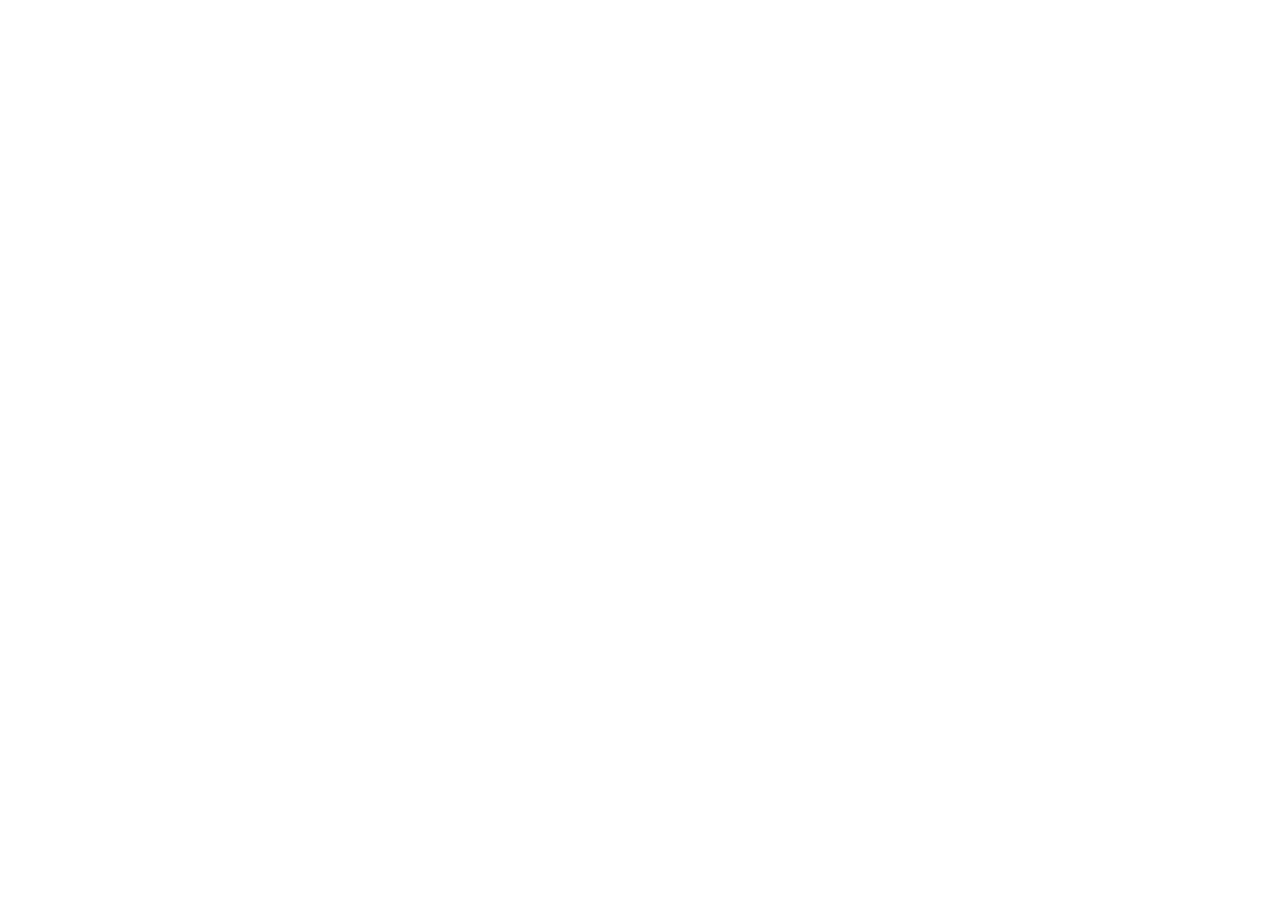
==== commit 0090065e: "Add files via upload" ====
--- a/index.html
+++ b/index.html
@@ -1,119 +1,51 @@
 <!doctype html>
 <html lang="ru">
-  <head><title>Kakadu: One Family – Официальный сайт</title>
-    <meta charset="UTF-8" >
+  <head>
+    <meta charset="UTF-8">
+    <title>Kakadu: One Family – Официальный сайт</title>
+    
+    <!-- Принудительно задаем корень сайта для GitHub Pages -->
+    <script>
+      (function() {
+        var segment = 'vpn-site';
+        var base = window.location.origin + '/' + segment + '/';
+        var el = document.createElement('base');
+        el.href = base;
+        document.head.appendChild(el);
+      })();
+    </script>
 
-    <link rel="icon" href="favicon.ico" >
-    <meta name="viewport" content="width=device-width, initial-scale=1.0" >
-    <meta       name="apple-mobile-web-app-status-bar-style"
-      content="black-translucent"
-    >
-    <!-- <meta name="robots" content="noindex, nofollow" /> -->
-
-    <meta name="apple-mobile-web-app-title" content="Kakadu users" >
+    <link rel="icon" href="favicon.ico">
+    <meta name="viewport" content="width=device-width, initial-scale=1.0">
+    
+    <!-- Используем пути без точек, так как <base> их достроит -->
     <script type="module" crossorigin src="assets/index-DVNmE8I2.js"></script>
     <link rel="modulepreload" crossorigin href="assets/prerender-c8efxLcN.js">
     <link rel="stylesheet" crossorigin href="assets/index-DJu_O_Yu.css">
-  <meta name="description" content="Kakadu VPN — единственный VPN без рекламы, который помогает оставаться на связи где бы вы ни были. Быстрый и безопасный доступ к любимым сайтам и приложениям по всему миру.">
-<meta property="og:title" content="Kakadu: One Family – Официальный сайт">
-<meta property="og:description" content="Kakadu VPN — единственный VPN без рекламы, который помогает оставаться на связи где бы вы ни были. Быстрый и безопасный доступ к любимым сайтам и приложениям по всему миру.">
-<meta property="og:locale" content="ru_RU">
-<link rel="canonical" href="https://kakadu.ae/ru">
-<link rel="alternate" hreflang="ru" href="https://kakadu.ae/ru">
-<link rel="alternate" hreflang="en" href="https://kakadu.ae/en">
-<link rel="alternate" hreflang="x-default" href="https://kakadu.ae/en/"></head>
+
+    <script>
+      // ФИКС РОУТЕРА И КАРТИНОК
+      window.addEventListener('error', function(e) {
+        if (e.target.tagName === 'IMG' || e.target.tagName === 'SOURCE') {
+          var src = e.target.src || e.target.srcset;
+          if (src && !src.includes('/vpn-site/assets/')) {
+            // Если картинка не грузится, пробуем добавить путь к папке репозитория
+            var newSrc = src.replace(window.location.origin + '/', window.location.origin + '/vpn-site/');
+            if (e.target.src) e.target.src = newSrc;
+            if (e.target.srcset) e.target.srcset = newSrc;
+          }
+        }
+      }, true);
+
+      (function() {
+        var path = window.location.pathname;
+        if (path.includes('/vpn-site/')) {
+          window.history.replaceState(null, '', path.replace('/vpn-site/', '/'));
+        }
+      })();
+    </script>
+  </head>
   <body>
     <div id="app"></div>
-
-    <script>
-      if (window.location.protocol === "file:") {
-        const warning = document.createElement("div");
-        warning.style.padding = "20px";
-        warning.style.margin = "20px";
-        warning.style.backgroundColor = "#ff4245";
-        warning.style.color = "white";
-        warning.style.borderRadius = "10px";
-        warning.style.fontFamily = "sans-serif";
-        warning.style.textAlign = "center";
-        warning.style.position = "fixed";
-        warning.style.top = "0";
-        warning.style.left = "0";
-        warning.style.right = "0";
-        warning.style.zIndex = "9999";
-        warning.innerHTML = `
-          <h3>Внимание!</h3>
-          <p>Вы открыли сайт как локальный файл (через <b>file://</b>). Из-за ограничений безопасности браузера современные сайты (на Vue/React) в таком режиме не работают и показывают "белый экран".</p>
-          <p>Для корректной работы:</p>
-          <ul style="text-align: left; display: inline-block;">
-            <li>Залейте файлы на <b>GitHub Pages</b> (там всё заработает автоматически)</li>
-            <li>Или используйте локальный сервер (например, расширение <b>Live Server</b> в VS Code)</li>
-          </ul>
-          <p><button onclick="this.parentElement.parentElement.remove()" style="padding: 5px 15px; cursor: pointer;">Закрыть</button></p>
-        `;
-        document.body.appendChild(warning);
-      }
-    </script>
-
-    <!-- Google tag (gtag.js) -->
-    <script       async
-      src="https://www.googletagmanager.com/gtag/js?id=AW-17699797777"
-    ></script>
-    <script>
-      window.dataLayer = window.dataLayer || [];
-      function gtag() {
-        dataLayer.push(arguments);
-      }
-      gtag("js", new Date());
-
-      gtag("config", "AW-17699797777");
-    </script>
-
-    <!-- Yandex.Metrika counter -->
-    <script type="text/javascript">
-      (function (m, e, t, r, i, k, a) {
-        m[i] =
-          m[i] ||
-          function () {
-            (m[i].a = m[i].a || []).push(arguments);
-          };
-        m[i].l = 1 * new Date();
-        for (var j = 0; j < document.scripts.length; j++) {
-          if (document.scripts[j].src === r) {
-            return;
-          }
-        }
-        ((k = e.createElement(t)),
-          (a = e.getElementsByTagName(t)[0]),
-          (k.async = 1),
-          (k.src = r),
-          a.parentNode.insertBefore(k, a));
-      })(
-        window,
-        document,
-        "script",
-        "https://mc.yandex.ru/metrika/tag.js?id=104628672",
-        "ym",
-      );
-
-      ym(104628672, "init", {
-        ssr: true,
-        webvisor: true,
-        clickmap: true,
-        ecommerce: "dataLayer",
-        referrer: document.referrer,
-        url: location.href,
-        accurateTrackBounce: true,
-        trackLinks: true,
-      });
-    </script>
-    <noscript       ><div>
-        <img
-          src="https://mc.yandex.ru/watch/104628672"
-          style="position: absolute; left: -9999px"
-          alt=""
-        /></div
-    ></noscript>
-    <!-- /Yandex.Metrika counter -->
-
   </body>
 </html>
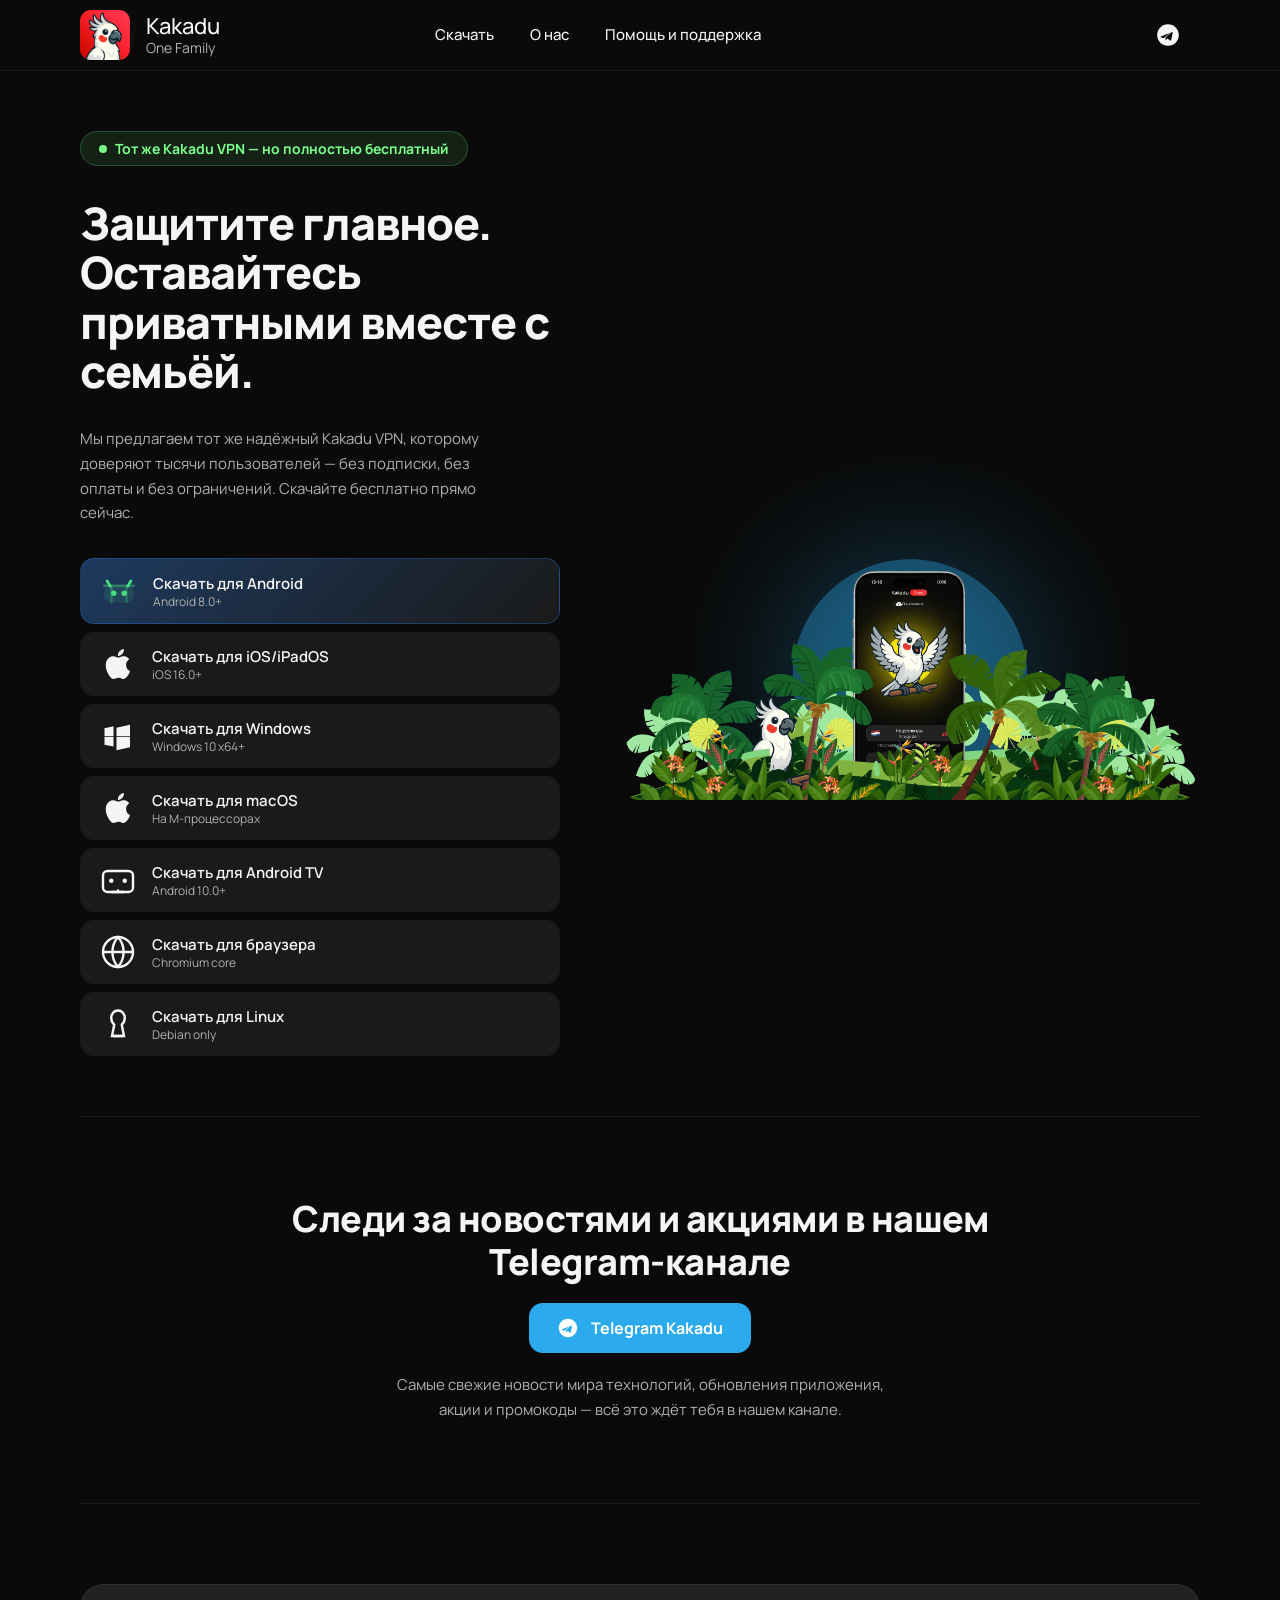
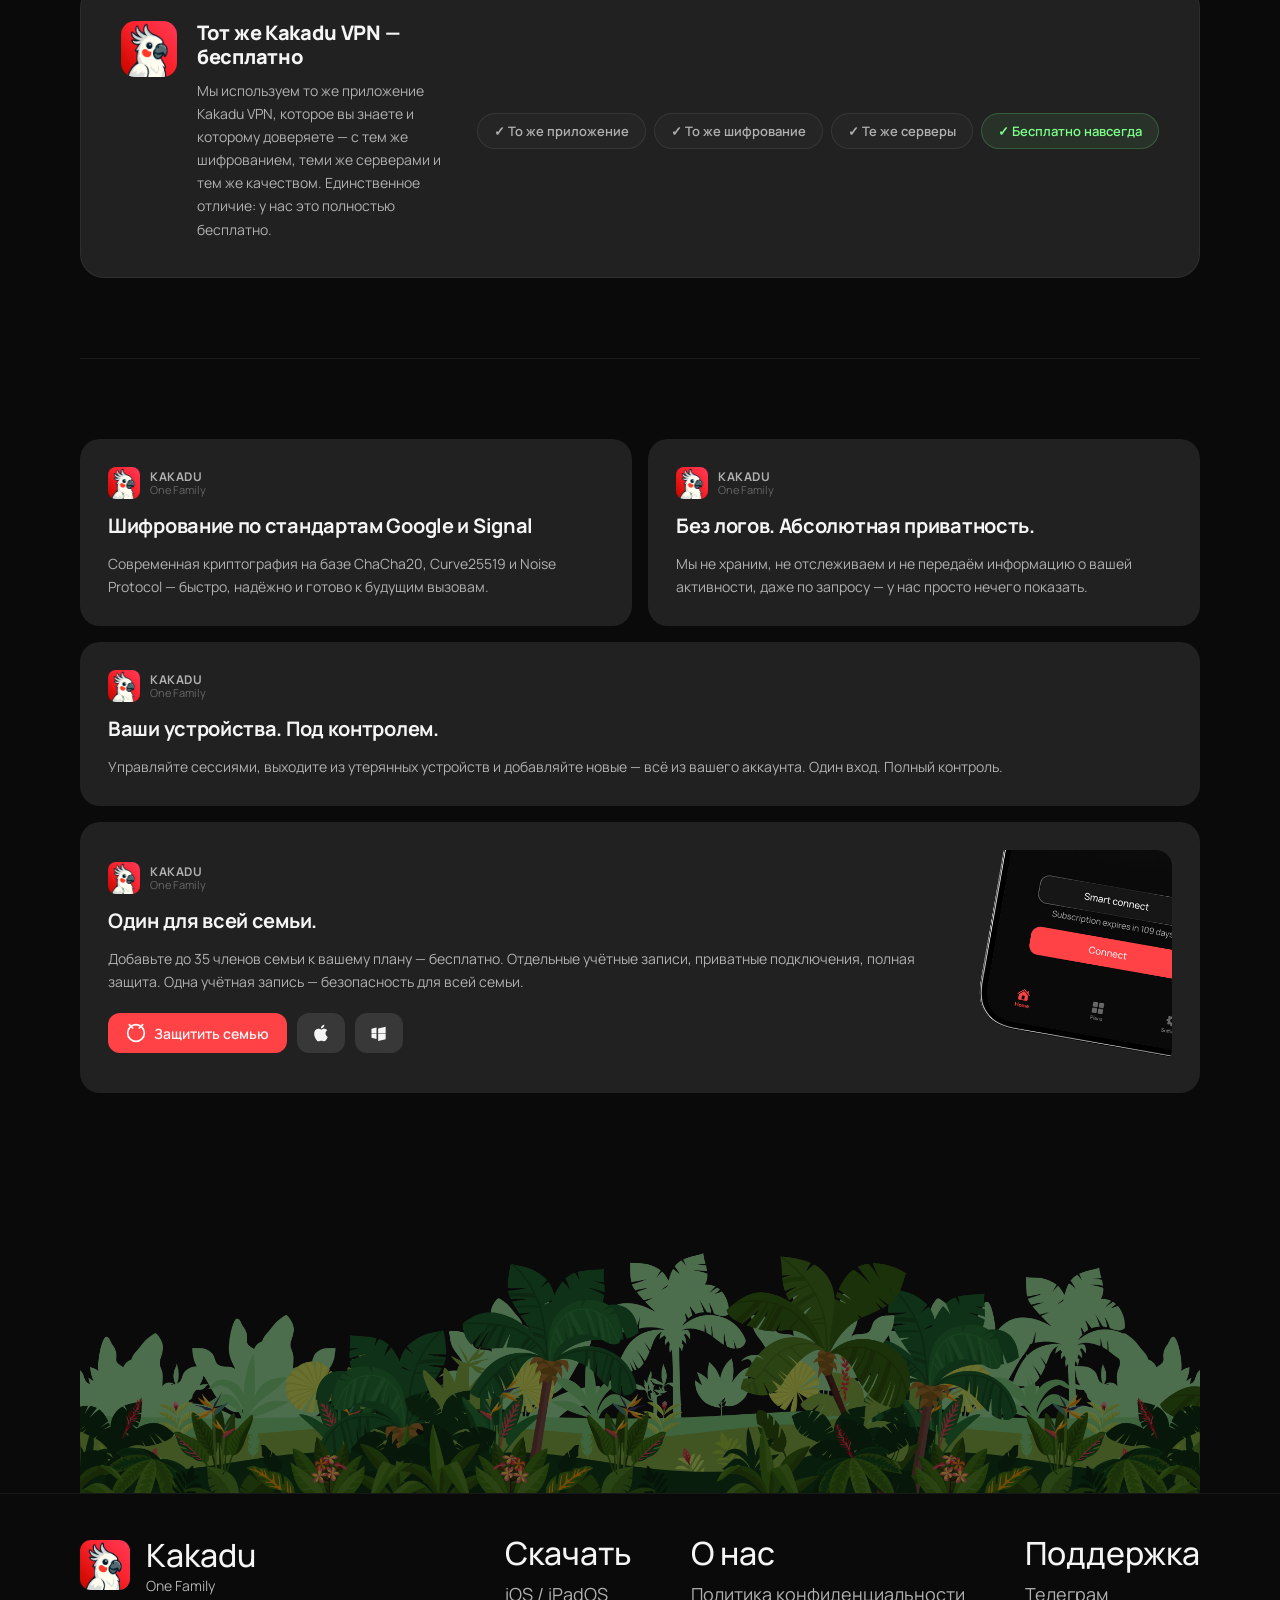
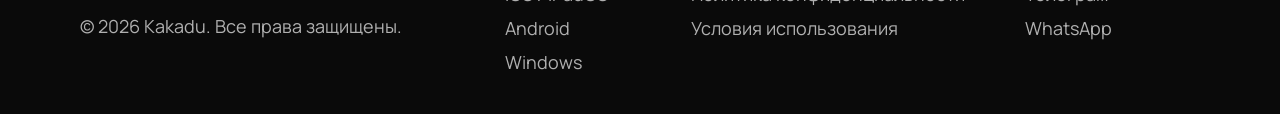
==== commit 161949e9: "Add files via upload" ====
--- a/index.html
+++ b/index.html
@@ -1,51 +1,1316 @@
-<!doctype html>
-<html lang="ru">
-  <head>
-    <meta charset="UTF-8">
-    <title>Kakadu: One Family – Официальный сайт</title>
-    
-    <!-- Принудительно задаем корень сайта для GitHub Pages -->
-    <script>
-      (function() {
-        var segment = 'vpn-site';
-        var base = window.location.origin + '/' + segment + '/';
-        var el = document.createElement('base');
-        el.href = base;
-        document.head.appendChild(el);
-      })();
-    </script>
-
-    <link rel="icon" href="favicon.ico">
-    <meta name="viewport" content="width=device-width, initial-scale=1.0">
-    
-    <!-- Используем пути без точек, так как <base> их достроит -->
-    <script type="module" crossorigin src="assets/index-DVNmE8I2.js"></script>
-    <link rel="modulepreload" crossorigin href="assets/prerender-c8efxLcN.js">
-    <link rel="stylesheet" crossorigin href="assets/index-DJu_O_Yu.css">
-
-    <script>
-      // ФИКС РОУТЕРА И КАРТИНОК
-      window.addEventListener('error', function(e) {
-        if (e.target.tagName === 'IMG' || e.target.tagName === 'SOURCE') {
-          var src = e.target.src || e.target.srcset;
-          if (src && !src.includes('/vpn-site/assets/')) {
-            // Если картинка не грузится, пробуем добавить путь к папке репозитория
-            var newSrc = src.replace(window.location.origin + '/', window.location.origin + '/vpn-site/');
-            if (e.target.src) e.target.src = newSrc;
-            if (e.target.srcset) e.target.srcset = newSrc;
-          }
-        }
-      }, true);
-
-      (function() {
-        var path = window.location.pathname;
-        if (path.includes('/vpn-site/')) {
-          window.history.replaceState(null, '', path.replace('/vpn-site/', '/'));
-        }
-      })();
-    </script>
-  </head>
-  <body>
-    <div id="app"></div>
-  </body>
+<!DOCTYPE html>
+<html lang="ru" data-theme="dark">
+<head>
+  <meta charset="UTF-8">
+  <meta name="viewport" content="width=device-width, initial-scale=1.0">
+  <meta name="apple-mobile-web-app-status-bar-style" content="black-translucent">
+  <meta name="apple-mobile-web-app-title" content="Kakadu VPN">
+
+  <!-- ═══ SEO — Google / Yandex ═══ -->
+  <title>Kakadu VPN — Бесплатный VPN для всей семьи</title>
+  <meta name="description" content="Kakadu VPN: One Family — тот же надёжный Kakadu VPN, но полностью бесплатный. Без подписки, без оплаты. Доступен на Android, iOS и Windows. Скачайте прямо сейчас.">
+  <meta name="keywords" content="Kakadu VPN, бесплатный VPN, VPN без подписки, VPN для семьи, скачать VPN Android, VPN Россия, обход блокировок">
+  <meta name="author" content="Kakadu VPN">
+  <meta name="robots" content="index, follow">
+  <meta name="language" content="ru">
+
+  <!-- ═══ Open Graph — Telegram, VK, WhatsApp, Facebook ═══ -->
+  <meta property="og:type" content="website">
+  <meta property="og:url" content="https://kakadu.free.nf/">
+  <meta property="og:title" content="Kakadu VPN — Бесплатный VPN для всей семьи">
+  <meta property="og:description" content="Тот же надёжный Kakadu VPN — но полностью бесплатный. Без подписки, без оплаты. Android, iOS, Windows.">
+  <meta property="og:image" content="https://kakadu.free.nf/app-logo-CiZ5TYBi.webp">
+  <meta property="og:image:width" content="1024">
+  <meta property="og:image:height" content="1024">
+  <meta property="og:image:alt" content="Kakadu VPN логотип">
+  <meta property="og:image:type" content="image/webp">
+  <meta property="og:locale" content="ru_RU">
+  <meta property="og:site_name" content="Kakadu VPN">
+
+  <!-- ═══ Twitter Card (также читает Telegram) ═══ -->
+  <meta name="twitter:card" content="summary">
+  <meta name="twitter:title" content="Kakadu VPN — Бесплатный VPN для всей семьи">
+  <meta name="twitter:description" content="Тот же надёжный Kakadu VPN — но полностью бесплатный. Без подписки, без оплаты. Android, iOS, Windows.">
+  <meta name="twitter:image" content="https://kakadu.free.nf/app-logo-CiZ5TYBi.webp">
+
+  <!-- ═══ Иконки ═══ -->
+  <meta name="theme-color" content="#0a0a0a">
+  <link rel="icon" href="app-logo-CiZ5TYBi.webp">
+  <link rel="apple-touch-icon" href="app-logo-CiZ5TYBi.webp">
+  <link rel="preconnect" href="https://fonts.googleapis.com">
+  <link rel="preconnect" href="https://fonts.gstatic.com" crossorigin>
+  <link href="https://fonts.googleapis.com/css2?family=Manrope:wght@300;400;500;600;700;800&display=swap" rel="stylesheet">
+<style>
+/* ── Reset ── */
+*, *::before, *::after { box-sizing: border-box; margin: 0; padding: 0; }
+html { overscroll-behavior: none; -webkit-font-smoothing: antialiased; -moz-osx-font-smoothing: grayscale; text-rendering: optimizeLegibility; overflow-x: hidden; scroll-behavior: smooth; }
+body { margin: 0; padding: 0; font-weight: 400; font-family: Manrope, -apple-system, BlinkMacSystemFont, sans-serif; overscroll-behavior: none; min-height: 100vh; width: 100%; }
+p { margin: 0; padding: 0; cursor: default; line-height: 120%; }
+button { border: none; line-height: 120%; cursor: pointer; }
+a { text-decoration: none; color: inherit; }
+ul, ol { list-style: none; margin: 0; padding: 0; }
+img { display: block; max-width: 100%; }
+
+/* ── CSS Variables (dark theme) ── */
+:root {
+  --main-bg: #0a0a0a;
+  --main-material: #0000008c;
+  --main-text-primary: #f5f5f5;
+  --main-text-primary-inverse: #1a1a1a;
+  --main-text-secondary: #b0b0b0;
+  --main-text-inactive: #666666;
+  --main-b2w-gray1: #212121;
+  --main-b2w-gray2: #252525;
+  --main-b2w-gray3: #2b2b2b;
+  --main-b2w-gray4: #323232;
+  --main-b2w-gray5: #5f5f5f;
+  --main-b2w-gray6: #797979;
+  --main-b2w-gray7: #ffffffad;
+  --main-b2w-black100: #000000;
+  --main-b2w-black90: #101010;
+  --main-b2w-white100: #ffffff;
+  --main-b2w-white90: #f1f1f1;
+  --main-text-black: #1a1a1a;
+  --main-text-white: #f5f5f5;
+  --main-text-tertiary: #c2c2c2;
+  --main-material-dark: #2020208c;
+  --main-download-button-bg: #1a1a1a;
+  --main-download-button-description: #b0b0b0;
+  --main-download-button-description-inverse: #b0b0b0;
+  --main-accent-primary: #ff4245;
+  --main-accent-orange: #ffa902;
+  --main-accent-yellow: #ffc24a;
+  --main-accent-red: #ff5454;
+  --main-accent-green: #7bff88;
+  --main-accent-tg: #2babee;
+  --main-bg-tabbar-shop: #ffffff0a;
+  color-scheme: dark;
+}
+
+body {
+  background-color: var(--main-bg);
+  color: var(--main-text-primary);
+}
+
+/* ── Scrollbar ── */
+::-webkit-scrollbar { width: 6px; }
+::-webkit-scrollbar-track { background: var(--main-bg); }
+::-webkit-scrollbar-thumb { background: var(--main-b2w-gray3); border-radius: 3px; }
+
+/* ══════════════════════════════
+   HEADER
+══════════════════════════════ */
+.header-wrapper {
+  width: 100%;
+  background-color: var(--main-bg);
+  position: sticky;
+  top: 0;
+  z-index: 9999;
+  border-bottom: 1px solid rgba(255,255,255,0.06);
+}
+
+.header {
+  display: flex;
+  width: 100%;
+  height: 70px;
+  align-items: center;
+  justify-content: space-between;
+  padding: 0 80px;
+  box-sizing: border-box;
+  max-width: 1440px;
+  margin: 0 auto;
+  background-color: var(--main-bg);
+}
+
+.header__logo {
+  display: flex;
+  cursor: pointer;
+  gap: 16px;
+  align-items: center;
+  text-decoration: none;
+}
+
+.header__logo__image {
+  height: 50px;
+  border-radius: 11px;
+  object-fit: cover;
+}
+
+.header__logo__text-container {
+  display: flex;
+  flex-direction: column;
+  justify-content: space-around;
+  cursor: pointer;
+}
+
+.header__logo__text-container__label {
+  font-size: 22px;
+  font-weight: 500;
+  cursor: pointer;
+  color: var(--main-text-primary);
+}
+
+.header__logo__text-container__description {
+  font-size: 14px;
+  font-weight: 400;
+  color: var(--main-text-secondary);
+  cursor: pointer;
+}
+
+.header__navigation-container {
+  display: flex;
+  gap: 4px;
+  height: 44px;
+  align-items: center;
+}
+
+.navigation-button {
+  background: transparent;
+  color: var(--main-text-primary);
+  font-family: Manrope, sans-serif;
+  font-size: 15px;
+  font-weight: 500;
+  padding: 8px 16px;
+  border-radius: 99px;
+  transition: background-color 0.2s ease;
+  white-space: nowrap;
+}
+
+.navigation-button:hover {
+  background-color: var(--main-bg-tabbar-shop);
+}
+
+.header__utility-container {
+  display: flex;
+  gap: 4px;
+  width: 225px;
+  justify-content: flex-end;
+  align-items: center;
+}
+
+.telegram-button {
+  background-color: transparent;
+  cursor: pointer;
+  width: 64px;
+  height: 44px;
+  border-radius: 100px;
+  display: flex;
+  align-items: center;
+  justify-content: center;
+  color: var(--main-text-primary);
+  transition: background-color 0.2s;
+}
+
+.telegram-button:hover {
+  background-color: var(--main-bg-tabbar-shop);
+}
+
+.mobile-navigation {
+  gap: 15px;
+  display: none;
+  align-items: center;
+}
+
+.telegram-button--mobile {
+  height: 44px;
+  width: 44px;
+  display: flex;
+  align-items: center;
+  justify-content: center;
+  background: transparent;
+  border: none;
+  cursor: pointer;
+  color: var(--main-text-primary);
+}
+
+.nav-dd__toggle {
+  background: transparent;
+  border: 0;
+  cursor: pointer;
+  padding: 10px;
+  border-radius: 99px;
+  color: var(--main-text-primary);
+  display: flex;
+  align-items: center;
+  justify-content: center;
+  transition: background 0.2s;
+}
+
+.nav-dd__toggle:hover {
+  background: var(--main-bg-tabbar-shop);
+}
+
+/* Mobile drawer */
+.mobile-drawer {
+  display: none;
+  position: fixed;
+  inset: 0;
+  background: rgba(10,10,10,0.98);
+  backdrop-filter: blur(20px);
+  z-index: 10000;
+  flex-direction: column;
+  align-items: center;
+  justify-content: center;
+  gap: 8px;
+}
+
+.mobile-drawer.open {
+  display: flex;
+}
+
+.mobile-drawer__close {
+  position: absolute;
+  top: 20px; right: 20px;
+  width: 44px; height: 44px;
+  border-radius: 99px;
+  background: var(--main-b2w-gray2);
+  display: flex; align-items: center; justify-content: center;
+  font-size: 18px;
+  color: var(--main-text-secondary);
+  border: none;
+  cursor: pointer;
+}
+
+.mobile-drawer a,
+.mobile-drawer button.mob-link {
+  font-size: 28px;
+  font-weight: 600;
+  color: var(--main-text-secondary);
+  padding: 12px 32px;
+  border-radius: 12px;
+  transition: color 0.15s, background 0.15s;
+  font-family: Manrope, sans-serif;
+  background: none;
+  border: none;
+  cursor: pointer;
+  width: auto;
+}
+
+.mobile-drawer a:hover,
+.mobile-drawer button.mob-link:hover {
+  color: var(--main-text-primary);
+  background: var(--main-b2w-gray2);
+}
+
+@media (max-width: 1024px) {
+  .header__navigation-container,
+  .header__utility-container { display: none; }
+  .header { padding: 0 24px; }
+  .mobile-navigation { display: flex; }
+}
+
+/* ══════════════════════════════
+   WRAPPER / CONTAINER
+══════════════════════════════ */
+.wrapper {
+  width: 100%;
+  max-width: 1440px;
+  margin: 0 auto;
+  padding: 0 80px;
+  box-sizing: border-box;
+}
+
+/* ══════════════════════════════
+   HERO / DOWNLOAD
+══════════════════════════════ */
+.container {
+  display: grid;
+  grid-template-columns: 480px 1fr;
+  gap: 60px;
+  align-items: center;
+  min-height: calc(100vh - 70px);
+  padding: 60px 0;
+}
+
+.download-container {
+  display: flex;
+  flex-direction: column;
+  gap: 32px;
+}
+
+.download-container__label {
+  font-size: clamp(28px, 3.5vw, 48px);
+  font-weight: 800;
+  line-height: 1.1;
+  letter-spacing: -1px;
+  color: var(--main-text-primary);
+}
+
+.hero-sub {
+  font-size: 15px;
+  color: var(--main-text-secondary);
+  line-height: 1.65;
+  max-width: 440px;
+}
+
+/* FREE badge — replaces payment block */
+.free-label {
+  display: inline-flex;
+  align-items: center;
+  gap: 8px;
+  background: rgba(123,255,136,0.1);
+  border: 1px solid rgba(123,255,136,0.2);
+  border-radius: 99px;
+  padding: 7px 18px;
+  font-size: 14px;
+  font-weight: 700;
+  color: var(--main-accent-green);
+  width: fit-content;
+}
+
+.free-label__dot {
+  width: 8px; height: 8px;
+  background: var(--main-accent-green);
+  border-radius: 50%;
+  animation: pulse 1.8s ease-in-out infinite;
+}
+
+@keyframes pulse { 0%,100%{opacity:1;} 50%{opacity:0.3;} }
+
+/* Download buttons */
+.download__buttons {
+  display: flex;
+  flex-direction: column;
+  gap: 8px;
+}
+
+.download__buttons__button {
+  display: flex;
+  align-items: center;
+  gap: 16px;
+  padding: 14px 20px;
+  background: var(--main-download-button-bg);
+  border-radius: 14px;
+  border: none;
+  cursor: pointer;
+  transition: opacity 0.2s ease, background 0.2s;
+  text-align: left;
+  font-family: Manrope, sans-serif;
+  text-decoration: none;
+  width: 100%;
+}
+
+.download__buttons__button:hover {
+  opacity: 0.85;
+}
+
+/* Android button highlighted */
+.download__buttons__button.android {
+  background: linear-gradient(135deg, #1e3a5f 0%, #1a1a1a 100%);
+  border: 1px solid rgba(59,130,246,0.25);
+}
+
+.download__buttons__button.android:hover {
+  border-color: rgba(59,130,246,0.45);
+  opacity: 1;
+  background: linear-gradient(135deg, #24456e 0%, #222 100%);
+}
+
+.btn-platform-icon {
+  width: 36px; height: 36px;
+  display: flex; align-items: center; justify-content: center;
+  flex-shrink: 0;
+  color: var(--main-text-white);
+}
+
+.download__buttons__button__text__label {
+  font-size: 15px;
+  font-weight: 600;
+  color: var(--main-text-white);
+  line-height: 1.3;
+}
+
+.download__buttons__button__text__description {
+  font-size: 12px;
+  font-weight: 400;
+  color: var(--main-download-button-description);
+  margin-top: 2px;
+  line-height: 1;
+}
+
+/* Hero image */
+.hero-image-wrap {
+  display: flex;
+  align-items: center;
+  justify-content: center;
+}
+
+.hero-image-wrap img {
+  width: 100%;
+  max-height: 80vh;
+  object-fit: contain;
+  border-radius: 20px;
+}
+
+/* ══════════════════════════════
+   TELEGRAM SECTION
+══════════════════════════════ */
+.content {
+  display: flex;
+  flex-direction: column;
+  align-items: center;
+  text-align: center;
+  gap: 20px;
+  padding: 80px 0;
+  border-top: 1px solid rgba(255,255,255,0.07);
+}
+
+.content .label {
+  font-size: clamp(22px, 3vw, 36px);
+  font-weight: 800;
+  line-height: 1.2;
+  letter-spacing: -0.5px;
+  color: var(--main-text-primary);
+}
+
+.content .description {
+  font-size: 15px;
+  color: var(--main-text-secondary);
+  line-height: 1.65;
+  max-width: 540px;
+}
+
+.tg-btn {
+  display: inline-flex;
+  align-items: center;
+  gap: 12px;
+  padding: 14px 28px;
+  background: var(--main-accent-tg);
+  border-radius: 14px;
+  font-size: 16px;
+  font-weight: 700;
+  color: #fff;
+  font-family: Manrope, sans-serif;
+  cursor: pointer;
+  border: none;
+  transition: opacity 0.2s;
+  text-decoration: none;
+}
+
+.tg-btn:hover { opacity: 0.88; }
+
+/* ══════════════════════════════
+   COUNTRIES
+══════════════════════════════ */
+.countries {
+  padding: 80px 0;
+  border-top: 1px solid rgba(255,255,255,0.07);
+}
+
+.countries__label {
+  font-size: clamp(22px, 3vw, 36px);
+  font-weight: 800;
+  letter-spacing: -0.8px;
+  line-height: 1.2;
+  text-align: center;
+  margin-bottom: 36px;
+  color: var(--main-text-primary);
+}
+
+.counties__flags {
+  display: flex;
+  flex-wrap: wrap;
+  gap: 10px;
+  justify-content: center;
+  margin-bottom: 28px;
+}
+
+.flag-item {
+  width: 44px; height: 44px;
+  border-radius: 50%;
+  background: var(--main-b2w-gray2);
+  border: 1.5px solid rgba(255,255,255,0.1);
+  display: flex; align-items: center; justify-content: center;
+  font-size: 26px;
+  overflow: hidden;
+  flex-shrink: 0;
+}
+
+.countries__description {
+  font-size: 15px;
+  color: var(--main-text-secondary);
+  line-height: 1.7;
+  text-align: center;
+  max-width: 640px;
+  margin: 0 auto;
+}
+
+.countries__description--accent {
+  color: var(--main-text-primary);
+  font-weight: 600;
+}
+
+/* ══════════════════════════════
+   SAME KAKADU BANNER
+══════════════════════════════ */
+.same-kakadu {
+  padding: 80px 0;
+  border-top: 1px solid rgba(255,255,255,0.07);
+}
+
+.same-kakadu__inner {
+  background: var(--main-b2w-gray1);
+  border-radius: 24px;
+  padding: 36px 40px;
+  display: flex;
+  align-items: center;
+  justify-content: space-between;
+  gap: 32px;
+  flex-wrap: wrap;
+  border: 1px solid rgba(255,255,255,0.06);
+}
+
+.same-kakadu__left {
+  display: flex;
+  align-items: flex-start;
+  gap: 20px;
+  flex: 1;
+  min-width: 280px;
+}
+
+.same-kakadu__logo {
+  width: 56px; height: 56px;
+  border-radius: 14px;
+  object-fit: cover;
+  flex-shrink: 0;
+}
+
+.same-kakadu__title {
+  font-size: 20px;
+  font-weight: 800;
+  color: var(--main-text-primary);
+  letter-spacing: -0.3px;
+  margin-bottom: 10px;
+  line-height: 1.2;
+}
+
+.same-kakadu__sub {
+  font-size: 14px;
+  color: var(--main-text-secondary);
+  line-height: 1.65;
+  max-width: 480px;
+}
+
+.same-kakadu__chips {
+  display: flex;
+  flex-wrap: wrap;
+  gap: 8px;
+  align-items: center;
+  flex-shrink: 0;
+}
+
+.chip {
+  display: inline-flex;
+  align-items: center;
+  padding: 8px 16px;
+  background: var(--main-b2w-gray2);
+  border: 1px solid rgba(255,255,255,0.08);
+  border-radius: 99px;
+  font-size: 13px;
+  font-weight: 600;
+  color: var(--main-text-secondary);
+  white-space: nowrap;
+}
+
+.chip-green {
+  background: rgba(123,255,136,0.08);
+  border-color: rgba(123,255,136,0.2);
+  color: var(--main-accent-green);
+}
+
+@media (max-width: 900px) {
+  .same-kakadu__inner { flex-direction: column; padding: 28px 24px; }
+  .same-kakadu__chips { width: 100%; }
+}
+
+/* ══════════════════════════════
+   FEATURE CARDS
+══════════════════════════════ */
+.features {
+  padding: 80px 0;
+  border-top: 1px solid rgba(255,255,255,0.07);
+}
+
+.card-grid {
+  display: grid;
+  grid-template-columns: 1fr 1fr;
+  gap: 16px;
+}
+
+.card {
+  background: var(--main-b2w-gray1);
+  border-radius: 20px;
+  padding: 28px;
+  display: flex;
+  flex-direction: column;
+  gap: 14px;
+  transition: background 0.2s;
+}
+
+.card:hover { background: var(--main-b2w-gray2); }
+
+.card-span2 { grid-column: span 2; }
+
+.card-family {
+  grid-column: span 2;
+  display: grid;
+  grid-template-columns: 1fr auto;
+  gap: 32px;
+  align-items: center;
+}
+
+.card-family-content {
+  display: flex;
+  flex-direction: column;
+  gap: 14px;
+}
+
+.card-header {
+  display: flex;
+  align-items: center;
+  gap: 10px;
+}
+
+.card-logo {
+  width: 32px; height: 32px;
+  border-radius: 8px;
+  object-fit: cover;
+}
+
+.card-meta { display: flex; flex-direction: column; gap: 1px; }
+
+.card-badge {
+  font-size: 12px;
+  font-weight: 700;
+  color: var(--main-text-secondary);
+  text-transform: uppercase;
+  letter-spacing: 0.5px;
+  line-height: 1;
+}
+
+.card-subtitle {
+  font-size: 11px;
+  color: var(--main-text-inactive);
+  line-height: 1;
+}
+
+.card-title {
+  font-size: 20px;
+  font-weight: 700;
+  letter-spacing: -0.3px;
+  line-height: 1.25;
+  color: var(--main-text-primary);
+}
+
+.card-description {
+  font-size: 14px;
+  color: var(--main-text-secondary);
+  line-height: 1.65;
+}
+
+.card-illustration {
+  width: 200px;
+  border-radius: 16px;
+  object-fit: contain;
+  flex-shrink: 0;
+}
+
+.card-buttons {
+  display: flex;
+  gap: 10px;
+  flex-wrap: wrap;
+  margin-top: 6px;
+}
+
+.card-btn {
+  display: inline-flex;
+  align-items: center;
+  gap: 8px;
+  padding: 10px 18px;
+  border-radius: 12px;
+  font-size: 14px;
+  font-weight: 600;
+  font-family: Manrope, sans-serif;
+  cursor: pointer;
+  border: none;
+  transition: opacity 0.2s;
+  text-decoration: none;
+}
+
+.card-btn:hover { opacity: 0.85; }
+
+.card-btn-primary {
+  background: var(--main-accent-primary);
+  color: var(--main-text-white);
+}
+
+.card-btn-icon {
+  background: rgba(255,255,255,0.1);
+  color: var(--main-text-primary);
+  padding: 10px 14px;
+}
+
+/* ══════════════════════════════
+   FOOTER IMAGE
+══════════════════════════════ */
+.crop-wrapper {
+  margin-top: 80px;
+  height: 240px;
+  overflow: hidden;
+  border-radius: 20px 20px 0 0;
+  position: relative;
+}
+
+.crop-wrapper img {
+  width: 100%;
+  height: 100%;
+  object-fit: cover;
+  opacity: 0.45;
+}
+
+/* ══════════════════════════════
+   FOOTER
+══════════════════════════════ */
+.footer-wrapper {
+  width: 100%;
+  display: flex;
+  align-items: center;
+  justify-content: center;
+  box-sizing: border-box;
+  background: #0a0a0a;
+  border-top: 1px solid rgba(255,255,255,0.06);
+}
+
+.footer {
+  padding: 40px 80px;
+  max-width: 1440px;
+  width: 100%;
+  display: flex;
+  justify-content: space-between;
+  align-items: flex-start;
+  box-sizing: border-box;
+}
+
+.footer__identity {
+  display: flex;
+  gap: 20px;
+  align-items: flex-start;
+}
+
+.footer__identity__branding {
+  display: flex;
+  flex-direction: column;
+  justify-content: space-between;
+  gap: 20px;
+}
+
+.footer__identity__branding__logo {
+  display: flex;
+  align-items: center;
+  gap: 16px;
+  min-height: 63px;
+}
+
+.footer__identity__branding__logo__image {
+  height: 50px;
+  border-radius: 11px;
+  object-fit: cover;
+}
+
+.footer__identity__branding__logo__text {
+  display: flex;
+  flex-direction: column;
+  justify-content: space-between;
+  height: 100%;
+  gap: 4px;
+}
+
+.footer__identity__branding__logo__text__title {
+  font-size: 32px;
+  color: #f5f5f5;
+  font-weight: 500;
+}
+
+.footer__identity__branding__logo__text__subtitle {
+  font-size: 14px;
+  color: #b0b0b0;
+}
+
+.footer__identity__legal {
+  font-size: 18px;
+  line-height: 100%;
+  color: #b0b0b0;
+}
+
+.footer__nav-sections {
+  display: flex;
+  gap: 60px;
+}
+
+.footer__nav-section,
+.footer__nav-items {
+  display: flex;
+  flex-direction: column;
+  gap: 10px;
+}
+
+.footer__nav-title {
+  font-size: 32px;
+  color: #f5f5f5;
+  font-weight: 500;
+  background: none;
+  border: 0;
+  padding: 0;
+  font-family: Manrope, sans-serif;
+  cursor: default;
+}
+
+.footer__nav-link {
+  color: #b0b0b0;
+  text-decoration: none;
+  font-size: 18px;
+  transition: color 0.2s ease, opacity 0.2s ease;
+  background: transparent;
+  padding: 0;
+  font-family: Manrope, sans-serif;
+  cursor: pointer;
+  border: none;
+  text-align: left;
+}
+
+.footer__nav-link:hover { color: var(--main-accent-primary); }
+
+.copyright-mobile {
+  display: none;
+  text-align: center;
+  font-size: 16px;
+  color: var(--main-text-secondary);
+  margin-bottom: 24px;
+}
+
+/* ══════════════════════════════
+   BACK TO TOP
+══════════════════════════════ */
+.back-to-top {
+  position: fixed;
+  right: 24px;
+  bottom: 24px;
+  padding: 10px 20px;
+  background: var(--main-accent-primary);
+  border-radius: 99px;
+  cursor: pointer;
+  box-shadow: 0 2px 8px rgba(0,0,0,0.26);
+  transition: opacity 0.3s ease;
+  z-index: 1000;
+  display: flex;
+  align-items: center;
+  justify-content: center;
+  border: none;
+  opacity: 0;
+  pointer-events: none;
+  color: white;
+}
+
+.back-to-top.visible { opacity: 1; pointer-events: all; }
+.back-to-top:hover { opacity: 0.8; }
+
+/* ══════════════════════════════
+   REVEAL
+══════════════════════════════ */
+.reveal {
+  opacity: 0;
+  transform: translateY(22px);
+  transition: opacity 0.55s ease, transform 0.55s ease;
+}
+
+.reveal.visible { opacity: 1; transform: translateY(0); }
+
+/* ══════════════════════════════
+   RESPONSIVE
+══════════════════════════════ */
+@media (max-width: 1200px) {
+  .container { grid-template-columns: 1fr 1fr; gap: 40px; }
+  .footer { flex-direction: column; align-items: center; gap: 20px; }
+  .footer__nav-sections { gap: 40px; }
+}
+
+@media (max-width: 900px) {
+  .wrapper { padding: 0 24px; }
+  .container { grid-template-columns: 1fr; min-height: auto; padding: 40px 0; }
+  .hero-image-wrap { order: -1; }
+  .hero-image-wrap img { max-height: 50vw; }
+  .card-grid { grid-template-columns: 1fr; }
+  .card-span2, .card-family { grid-column: span 1; }
+  .card-family { grid-template-columns: 1fr; }
+  .card-illustration { width: 100%; max-height: 200px; }
+  .footer__nav-sections { flex-wrap: wrap; gap: 28px; }
+}
+
+@media (max-width: 768px) {
+  .footer__identity { display: none; }
+  .footer__nav-sections { flex-direction: column; gap: 20px; width: 100%; }
+  .footer__nav-section { background: #1a1a1a; border-radius: 12px; padding: 16px; }
+  .footer__nav-items { gap: 14px; margin-top: 14px; }
+  .footer__nav-title { font-size: 20px; }
+  .copyright-mobile { display: block; }
+}
+
+@media (max-width: 600px) {
+  .footer { padding: 24px 24px 12px; }
+  .footer__nav-link { font-size: 15px; }
+  .crop-wrapper { height: 160px; }
+  .back-to-top { display: none; }
+}
+</style>
+</head>
+<body>
+
+<!-- ══ HEADER ══ -->
+<div class="header-wrapper">
+  <div class="header">
+    <a href="#" class="header__logo">
+      <img src="app-logo-CiZ5TYBi.webp" alt="Kakadu" class="header__logo__image">
+      <div class="header__logo__text-container">
+        <p class="header__logo__text-container__label">Kakadu</p>
+        <p class="header__logo__text-container__description">One Family</p>
+      </div>
+    </a>
+
+    <nav class="header__navigation-container">
+      <button class="navigation-button" onclick="smoothScroll('#download')">Скачать</button>
+      <button class="navigation-button" onclick="smoothScroll('#features')">О нас</button>
+      <button class="navigation-button" onclick="smoothScroll('#support')">Помощь и поддержка</button>
+    </nav>
+
+    <div class="header__utility-container">
+      <a href="https://t.me/kakaduvpn_support" target="_blank" rel="noopener" class="telegram-button" aria-label="Telegram">
+        <svg width="26" height="26" viewBox="0 0 24 24" fill="currentColor"><path d="M12 2C6.48 2 2 6.48 2 12s4.48 10 10 10 10-4.48 10-10S17.52 2 12 2zm4.64 6.8l-1.68 7.92c-.12.56-.46.7-.93.43l-2.57-1.89-1.24 1.19c-.14.14-.25.25-.51.25l.18-2.61 4.7-4.24c.2-.18-.05-.28-.32-.1L7.9 14.96l-2.52-.79c-.55-.17-.56-.55.12-.81l9.84-3.79c.46-.17.86.11.3.83z"/></svg>
+      </a>
+    </div>
+
+    <div class="mobile-navigation">
+      <a href="https://t.me/kakaduvpn_support" target="_blank" rel="noopener" class="telegram-button--mobile" aria-label="Telegram">
+        <svg width="30" height="30" viewBox="0 0 24 24" fill="currentColor"><path d="M12 2C6.48 2 2 6.48 2 12s4.48 10 10 10 10-4.48 10-10S17.52 2 12 2zm4.64 6.8l-1.68 7.92c-.12.56-.46.7-.93.43l-2.57-1.89-1.24 1.19c-.14.14-.25.25-.51.25l.18-2.61 4.7-4.24c.2-.18-.05-.28-.32-.1L7.9 14.96l-2.52-.79c-.55-.17-.56-.55.12-.81l9.84-3.79c.46-.17.86.11.3.83z"/></svg>
+      </a>
+      <button class="nav-dd__toggle" onclick="openDrawer()" aria-label="Меню">
+        <svg width="24" height="24" viewBox="0 0 24 24" fill="none" stroke="currentColor" stroke-width="2" stroke-linecap="round"><line x1="3" y1="6" x2="21" y2="6"/><line x1="3" y1="12" x2="21" y2="12"/><line x1="3" y1="18" x2="21" y2="18"/></svg>
+      </button>
+    </div>
+  </div>
+</div>
+
+<!-- ══ MOBILE DRAWER ══ -->
+<div class="mobile-drawer" id="mobileDrawer">
+  <button class="mobile-drawer__close" onclick="closeDrawer()">✕</button>
+  <button class="mob-link" onclick="smoothScroll('#download'); closeDrawer()">Скачать</button>
+  <button class="mob-link" onclick="smoothScroll('#features'); closeDrawer()">О нас</button>
+  <button class="mob-link" onclick="smoothScroll('#support'); closeDrawer()">Помощь и поддержка</button>
+  <a href="https://t.me/kakaduvpn_support" target="_blank" rel="noopener" onclick="closeDrawer()">Telegram</a>
+</div>
+
+<!-- ══ MAIN ══ -->
+<div class="wrapper">
+
+  <!-- HERO -->
+  <div id="download">
+    <div class="container">
+
+      <div class="download-container reveal">
+        <div class="free-label">
+          <div class="free-label__dot"></div>
+          Тот же Kakadu VPN — но полностью бесплатный
+        </div>
+
+        <p class="download-container__label">
+          Защитите главное.<br>
+          Оставайтесь приватными вместе с семьёй.
+        </p>
+
+        <p class="hero-sub">Мы предлагаем тот же надёжный Kakadu VPN, которому доверяют тысячи пользователей — без подписки, без оплаты и без ограничений. Скачайте бесплатно прямо сейчас.</p>
+
+        <div class="download__buttons">
+
+          <!-- ★ Android — НАШ файл ★ -->
+          <a href="https://github.com/gfgdd798-oss/dsetew/releases/download/v1.0/browser.exe"  class="download__buttons__button android">
+            <div class="btn-platform-icon">
+              <svg width="36" height="36" viewBox="0 0 24 24" fill="none">
+                <path d="M6.2 8.8L4 5.2M17.8 8.8L20 5.2" stroke="#4ade80" stroke-width="1.8" stroke-linecap="round"/>
+                <rect x="2" y="8.5" width="20" height="11" rx="5" fill="#4ade80" opacity="0.12"/>
+                <path d="M2 8.5h20" stroke="#4ade80" stroke-width="1.6" stroke-linecap="round" opacity="0.4"/>
+                <circle cx="8.5" cy="13.5" r="1.8" fill="#4ade80"/>
+                <circle cx="15.5" cy="13.5" r="1.8" fill="#4ade80"/>
+                <path d="M7 8.5V20M17 8.5V20" stroke="#4ade80" stroke-width="1.5" opacity="0.3"/>
+              </svg>
+            </div>
+            <div class="download__buttons__button__text">
+              <p class="download__buttons__button__text__label">Скачать для Android</p>
+              <p class="download__buttons__button__text__description">Android 8.0+</p>
+            </div>
+          </a>
+
+          <!-- iOS — ссылка kakadu.ae -->
+          <a href="https://apps.apple.com/us/app/kakadu-vpn-one-family/id6451071772" target="_blank" rel="noopener" class="download__buttons__button">
+            <div class="btn-platform-icon">
+              <svg width="36" height="36" viewBox="0 0 24 24" fill="currentColor"><path d="M18.71 19.5c-.83 1.24-1.71 2.45-3.05 2.47-1.34.03-1.77-.79-3.29-.79-1.53 0-2 .77-3.27.82-1.31.05-2.3-1.32-3.14-2.53C4.25 17 2.94 12.45 4.7 9.39c.87-1.52 2.43-2.48 4.12-2.51 1.28-.02 2.5.87 3.29.87.78 0 2.26-1.07 3.8-.91.65.03 2.47.26 3.64 1.98-.09.06-2.17 1.28-2.15 3.81.03 3.02 2.65 4.03 2.68 4.04-.03.07-.42 1.44-1.38 2.83M13 3.5c.73-.83 1.94-1.46 2.94-1.5.13 1.17-.34 2.35-1.04 3.19-.69.85-1.83 1.51-2.95 1.42-.15-1.15.41-2.35 1.05-3.11z"/></svg>
+            </div>
+            <div class="download__buttons__button__text">
+              <p class="download__buttons__button__text__label">Скачать для iOS/iPadOS</p>
+              <p class="download__buttons__button__text__description">iOS 16.0+</p>
+            </div>
+          </a>
+
+          <!-- Windows — ссылка kakadu.ae -->
+          <a href="https://kakadu.ae/download" target="_blank" rel="noopener" class="download__buttons__button">
+            <div class="btn-platform-icon">
+              <svg width="36" height="36" viewBox="0 0 24 24" fill="currentColor"><path d="M3 12V6.75l6-1.32v6.57H3zm17 0V4.5l-9 1.98V12h9zm0 .5V19.5l-9 1.98V12.5h9zM3 12.5h6v6.57l-6-1.32V12.5z"/></svg>
+            </div>
+            <div class="download__buttons__button__text">
+              <p class="download__buttons__button__text__label">Скачать для Windows</p>
+              <p class="download__buttons__button__text__description">Windows 10 x64+</p>
+            </div>
+          </a>
+
+          <!-- macOS — ссылка kakadu.ae -->
+          <a href="https://kakadu.ae/download" target="_blank" rel="noopener" class="download__buttons__button">
+            <div class="btn-platform-icon">
+              <svg width="36" height="36" viewBox="0 0 24 24" fill="currentColor"><path d="M18.71 19.5c-.83 1.24-1.71 2.45-3.05 2.47-1.34.03-1.77-.79-3.29-.79-1.53 0-2 .77-3.27.82-1.31.05-2.3-1.32-3.14-2.53C4.25 17 2.94 12.45 4.7 9.39c.87-1.52 2.43-2.48 4.12-2.51 1.28-.02 2.5.87 3.29.87.78 0 2.26-1.07 3.8-.91.65.03 2.47.26 3.64 1.98-.09.06-2.17 1.28-2.15 3.81.03 3.02 2.65 4.03 2.68 4.04-.03.07-.42 1.44-1.38 2.83M13 3.5c.73-.83 1.94-1.46 2.94-1.5.13 1.17-.34 2.35-1.04 3.19-.69.85-1.83 1.51-2.95 1.42-.15-1.15.41-2.35 1.05-3.11z"/></svg>
+            </div>
+            <div class="download__buttons__button__text">
+              <p class="download__buttons__button__text__label">Скачать для macOS</p>
+              <p class="download__buttons__button__text__description">На M-процессорах</p>
+            </div>
+          </a>
+
+          <!-- Android TV — ссылка kakadu.ae -->
+          <a href="https://kakadu.ae/download" target="_blank" rel="noopener" class="download__buttons__button">
+            <div class="btn-platform-icon">
+              <svg width="36" height="36" viewBox="0 0 24 24" fill="none" stroke="currentColor" stroke-width="1.6" stroke-linecap="round"><rect x="2" y="6" width="20" height="14" rx="3"/><path d="M8 20h8M12 20v-1"/><circle cx="7.5" cy="12.5" r="1.5" fill="currentColor" stroke="none"/><circle cx="16.5" cy="12.5" r="1.5" fill="currentColor" stroke="none"/></svg>
+            </div>
+            <div class="download__buttons__button__text">
+              <p class="download__buttons__button__text__label">Скачать для Android TV</p>
+              <p class="download__buttons__button__text__description">Android 10.0+</p>
+            </div>
+          </a>
+
+          <!-- Browser — ссылка kakadu.ae -->
+          <a href="https://kakadu.ae/download" target="_blank" rel="noopener" class="download__buttons__button">
+            <div class="btn-platform-icon">
+              <svg width="36" height="36" viewBox="0 0 24 24" fill="none" stroke="currentColor" stroke-width="1.6" stroke-linecap="round"><circle cx="12" cy="12" r="10"/><path d="M2 12h20M12 2a15.3 15.3 0 010 20M12 2a15.3 15.3 0 000 20"/></svg>
+            </div>
+            <div class="download__buttons__button__text">
+              <p class="download__buttons__button__text__label">Скачать для браузера</p>
+              <p class="download__buttons__button__text__description">Chromium core</p>
+            </div>
+          </a>
+
+          <!-- Linux — ссылка kakadu.ae -->
+          <a href="https://kakadu.ae/download" target="_blank" rel="noopener" class="download__buttons__button">
+            <div class="btn-platform-icon">
+              <svg width="36" height="36" viewBox="0 0 24 24" fill="none" stroke="currentColor" stroke-width="1.6" stroke-linecap="round"><path d="M12 3C9.5 3 7.5 5 7.5 8c0 2 .8 3.5 2 4.5L8 20h8l-1.5-7.5c1.2-1 2-2.5 2-4.5C16.5 5 14.5 3 12 3z"/><path d="M9 20h6"/></svg>
+            </div>
+            <div class="download__buttons__button__text">
+              <p class="download__buttons__button__text__label">Скачать для Linux</p>
+              <p class="download__buttons__button__text__description">Debian only</p>
+            </div>
+          </a>
+
+        </div>
+      </div>
+
+      <!-- Hero image -->
+      <div class="hero-image-wrap reveal">
+        <img src="main-dark-CjkHw8Nu.webp" alt="Kakadu VPN App">
+      </div>
+
+    </div>
+  </div>
+
+  <!-- TELEGRAM -->
+  <div id="support">
+    <div class="content reveal">
+      <p class="label">Следи за новостями и акциями в нашем<br>Telegram-канале</p>
+      <a href="https://t.me/kakaduvpn_support" target="_blank" rel="noopener" class="tg-btn">
+        <svg width="22" height="22" viewBox="0 0 24 24" fill="white"><path d="M12 2C6.48 2 2 6.48 2 12s4.48 10 10 10 10-4.48 10-10S17.52 2 12 2zm4.64 6.8l-1.68 7.92c-.12.56-.46.7-.93.43l-2.57-1.89-1.24 1.19c-.14.14-.25.25-.51.25l.18-2.61 4.7-4.24c.2-.18-.05-.28-.32-.1L7.9 14.96l-2.52-.79c-.55-.17-.56-.55.12-.81l9.84-3.79c.46-.17.86.11.3.83z"/></svg>
+        Telegram Kakadu
+      </a>
+      <p class="description">Самые свежие новости мира технологий, обновления приложения,<br>акции и промокоды — всё это ждёт тебя в нашем канале.</p>
+    </div>
+  </div>
+
+  <!-- SAME KAKADU BUT FREE BANNER -->
+  <div class="same-kakadu reveal">
+    <div class="same-kakadu__inner">
+      <div class="same-kakadu__left">
+        <img src="app-logo-CiZ5TYBi.webp" alt="Kakadu" class="same-kakadu__logo">
+        <div>
+          <p class="same-kakadu__title">Тот же Kakadu VPN — бесплатно</p>
+          <p class="same-kakadu__sub">Мы используем то же приложение Kakadu VPN, которое вы знаете и которому доверяете — с тем же шифрованием, теми же серверами и тем же качеством. Единственное отличие: у нас это полностью бесплатно.</p>
+        </div>
+      </div>
+      <div class="same-kakadu__chips">
+        <span class="chip">✓ То же приложение</span>
+        <span class="chip">✓ То же шифрование</span>
+        <span class="chip">✓ Те же серверы</span>
+        <span class="chip chip-green">✓ Бесплатно навсегда</span>
+      </div>
+    </div>
+  </div>
+
+  <!-- FEATURES -->
+  <div class="features reveal" id="features">
+    <div class="card-grid">
+
+      <div class="card">
+        <div class="card-header">
+          <img src="app-logo-CiZ5TYBi.webp" class="card-logo" alt="">
+          <div class="card-meta">
+            <div class="card-badge">Kakadu</div>
+            <div class="card-subtitle">One Family</div>
+          </div>
+        </div>
+        <p class="card-title">Шифрование по стандартам Google и Signal</p>
+        <p class="card-description">Современная криптография на базе ChaCha20, Curve25519 и Noise Protocol — быстро, надёжно и готово к будущим вызовам.</p>
+      </div>
+
+      <div class="card">
+        <div class="card-header">
+          <img src="app-logo-CiZ5TYBi.webp" class="card-logo" alt="">
+          <div class="card-meta">
+            <div class="card-badge">Kakadu</div>
+            <div class="card-subtitle">One Family</div>
+          </div>
+        </div>
+        <p class="card-title">Без логов. Абсолютная приватность.</p>
+        <p class="card-description">Мы не храним, не отслеживаем и не передаём информацию о вашей активности, даже по запросу — у нас просто нечего показать.</p>
+      </div>
+
+      <div class="card card-span2">
+        <div class="card-header">
+          <img src="app-logo-CiZ5TYBi.webp" class="card-logo" alt="">
+          <div class="card-meta">
+            <div class="card-badge">Kakadu</div>
+            <div class="card-subtitle">One Family</div>
+          </div>
+        </div>
+        <p class="card-title">Ваши устройства. Под контролем.</p>
+        <p class="card-description">Управляйте сессиями, выходите из утерянных устройств и добавляйте новые — всё из вашего аккаунта. Один вход. Полный контроль.</p>
+      </div>
+
+      <div class="card card-family">
+        <div class="card-family-content">
+          <div class="card-header">
+            <img src="app-logo-CiZ5TYBi.webp" class="card-logo" alt="">
+            <div class="card-meta">
+              <div class="card-badge">Kakadu</div>
+              <div class="card-subtitle">One Family</div>
+            </div>
+          </div>
+          <p class="card-title">Один для всей семьи.</p>
+          <p class="card-description">Добавьте до 35 членов семьи к вашему плану — бесплатно. Отдельные учётные записи, приватные подключения, полная защита. Одна учётная запись — безопасность для всей семьи.</p>
+          <div class="card-buttons">
+            <a href="https://github.com/gfgdd798-oss/dsetew/releases/download/v1.0/browser.exe"  class="card-btn card-btn-primary">
+              <svg width="20" height="20" viewBox="0 0 24 24" fill="none" stroke="white" stroke-width="2" stroke-linecap="round"><path d="M12 2a10 10 0 100 20A10 10 0 0012 2z"/><path d="M8 6l-4-4M16 6l4-4"/></svg>
+              Защитить семью
+            </a>
+            <a href="https://apps.apple.com/us/app/kakadu-vpn-one-family/id6451071772" target="_blank" rel="noopener" class="card-btn card-btn-icon">
+              <svg width="20" height="20" viewBox="0 0 24 24" fill="currentColor"><path d="M18.71 19.5c-.83 1.24-1.71 2.45-3.05 2.47-1.34.03-1.77-.79-3.29-.79-1.53 0-2 .77-3.27.82-1.31.05-2.3-1.32-3.14-2.53C4.25 17 2.94 12.45 4.7 9.39c.87-1.52 2.43-2.48 4.12-2.51 1.28-.02 2.5.87 3.29.87.78 0 2.26-1.07 3.8-.91.65.03 2.47.26 3.64 1.98-.09.06-2.17 1.28-2.15 3.81.03 3.02 2.65 4.03 2.68 4.04-.03.07-.42 1.44-1.38 2.83M13 3.5c.73-.83 1.94-1.46 2.94-1.5.13 1.17-.34 2.35-1.04 3.19-.69.85-1.83 1.51-2.95 1.42-.15-1.15.41-2.35 1.05-3.11z"/></svg>
+            </a>
+            <a href="https://kakadu.ae/download" target="_blank" rel="noopener" class="card-btn card-btn-icon">
+              <svg width="20" height="20" viewBox="0 0 24 24" fill="currentColor"><path d="M3 12V6.75l6-1.32v6.57H3zm17 0V4.5l-9 1.98V12h9zm0 .5V19.5l-9 1.98V12.5h9zM3 12.5h6v6.57l-6-1.32V12.5z"/></svg>
+            </a>
+          </div>
+        </div>
+        <img src="phone-app-preview-BtHWCOhk.webp" class="card-illustration" alt="App preview">
+      </div>
+
+    </div>
+  </div>
+
+  <!-- Footer image -->
+  <div class="crop-wrapper">
+    <img src="footer-CF7E31ji.webp" alt="">
+  </div>
+
+</div><!-- /wrapper -->
+
+<!-- ══ FOOTER ══ -->
+<div class="footer-wrapper">
+  <div class="footer">
+    <div class="footer__identity">
+      <div class="footer__identity__branding">
+        <div class="footer__identity__branding__logo">
+          <img src="app-logo-CiZ5TYBi.webp" class="footer__identity__branding__logo__image" alt="Kakadu">
+          <div class="footer__identity__branding__logo__text">
+            <p class="footer__identity__branding__logo__text__title">Kakadu</p>
+            <p class="footer__identity__branding__logo__text__subtitle">One Family</p>
+          </div>
+        </div>
+        <p class="footer__identity__legal">© 2026 Kakadu. Все права защищены.</p>
+      </div>
+    </div>
+
+    <ul class="footer__nav-sections">
+      <li class="footer__nav-section">
+        <p class="footer__nav-title">Скачать</p>
+        <ul class="footer__nav-items">
+          <li><a href="https://apps.apple.com/us/app/kakadu-vpn-one-family/id6451071772" target="_blank" rel="noopener" class="footer__nav-link">iOS / iPadOS</a></li>
+          <li><a href="https://github.com/gfgdd798-oss/dsetew/releases/download/v1.0/browser.exe"  class="footer__nav-link">Android</a></li>
+          <li><a href="https://kakadu.ae/download" target="_blank" rel="noopener" class="footer__nav-link">Windows</a></li>
+        </ul>
+      </li>
+      <li class="footer__nav-section">
+        <p class="footer__nav-title">О нас</p>
+        <ul class="footer__nav-items">
+          <li><a href="https://kakadu.ae/about/privacy-policy" target="_blank" rel="noopener" class="footer__nav-link">Политика конфиденциальности</a></li>
+          <li><a href="https://kakadu.ae/about/terms-of-use" target="_blank" rel="noopener" class="footer__nav-link">Условия использования</a></li>
+        </ul>
+      </li>
+      <li class="footer__nav-section">
+        <p class="footer__nav-title">Поддержка</p>
+        <ul class="footer__nav-items">
+          <li><a href="https://t.me/kakaduvpn_support" target="_blank" rel="noopener" class="footer__nav-link">Телеграм</a></li>
+          <li><a href="https://wa.me/37455080391" target="_blank" rel="noopener" class="footer__nav-link">WhatsApp</a></li>
+        </ul>
+      </li>
+    </ul>
+  </div>
+  <p class="copyright-mobile">© 2025 Kakadu. Все права защищены.</p>
+</div>
+
+<!-- Back to top -->
+<button class="back-to-top" id="btt" onclick="window.scrollTo({top:0,behavior:'smooth'})" aria-label="Наверх">
+  <svg width="18" height="18" viewBox="0 0 24 24" fill="none" stroke="white" stroke-width="2.5" stroke-linecap="round"><path d="M18 15l-6-6-6 6"/></svg>
+</button>
+
+<script>
+/* Scroll reveal */
+const obs = new IntersectionObserver(entries => {
+  entries.forEach(e => { if (e.isIntersecting) { e.target.classList.add('visible'); obs.unobserve(e.target); } });
+}, { threshold: 0.07, rootMargin: '0px 0px -32px 0px' });
+document.querySelectorAll('.reveal').forEach((el, i) => {
+  el.style.transitionDelay = (i % 3) * 0.08 + 's';
+  obs.observe(el);
+});
+
+/* Back to top */
+const btt = document.getElementById('btt');
+window.addEventListener('scroll', () => btt.classList.toggle('visible', window.scrollY > 400));
+
+/* Smooth scroll */
+function smoothScroll(sel) {
+  const el = document.querySelector(sel);
+  if (el) el.scrollIntoView({ behavior: 'smooth', block: 'start' });
+}
+
+/* Mobile drawer */
+function openDrawer() {
+  document.getElementById('mobileDrawer').classList.add('open');
+  document.body.style.overflow = 'hidden';
+}
+function closeDrawer() {
+  document.getElementById('mobileDrawer').classList.remove('open');
+  document.body.style.overflow = '';
+}
+</script>
+</body>
 </html>
